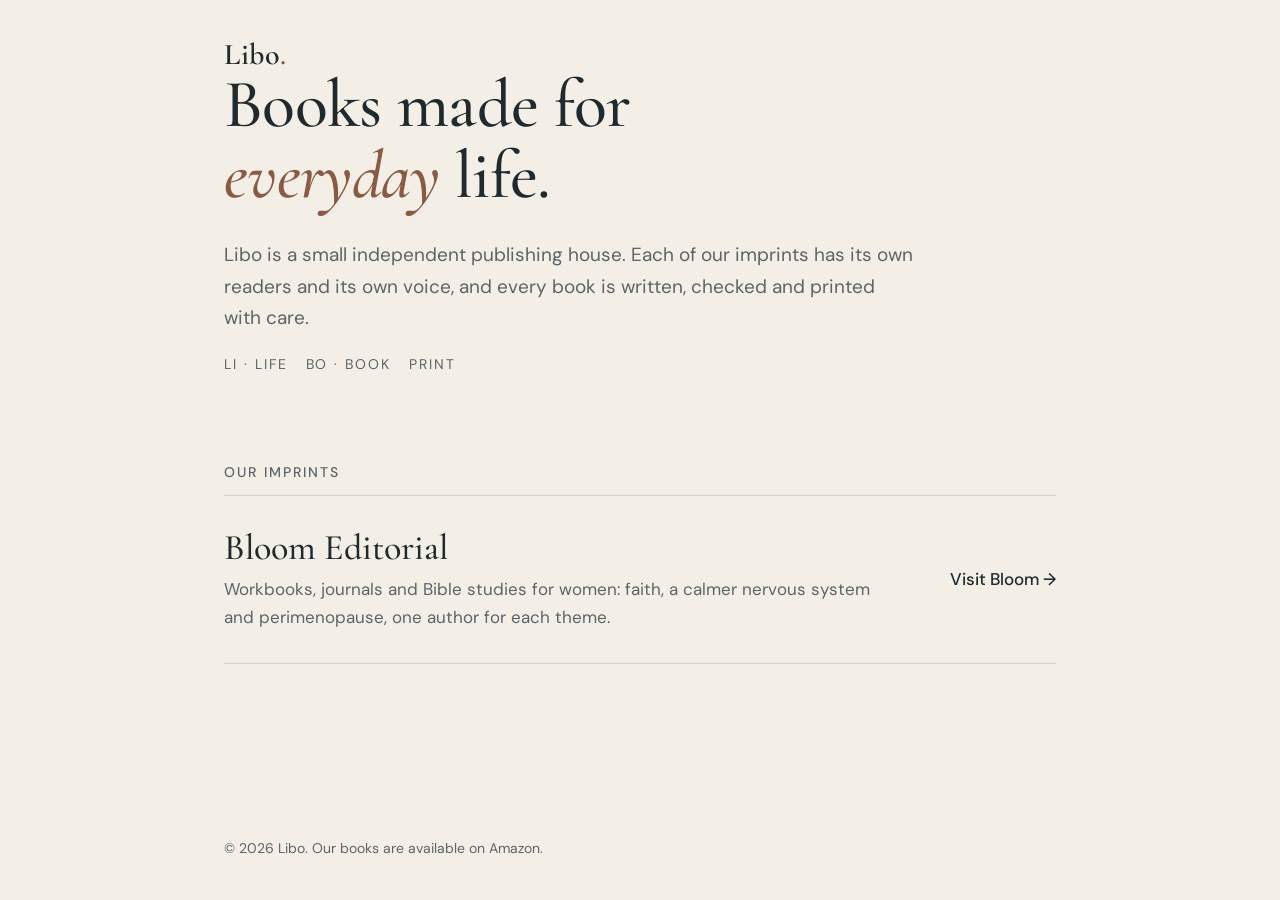
==== index.html @ 69c4dffd "Libo: house page listing its imprints (Bloom Editorial) Co-Authored-By: Claude Opus 5.5 <noreply@ant" ====
<!doctype html>
<html lang="en">
<head>
<meta charset="utf-8">
<meta name="viewport" content="width=device-width, initial-scale=1">
<title>Libo · Life, Books, Print</title>
<meta name="description" content="Libo is a small independent publishing house. Its imprints make practical, carefully made books for everyday life.">
<link rel="canonical" href="https://liboprint.com/">
<meta property="og:title" content="Libo · Life, Books, Print">
<meta property="og:description" content="A small independent publishing house and the home of Bloom Editorial.">
<meta property="og:url" content="https://liboprint.com/">
<meta property="og:type" content="website">
<link rel="icon" href="data:image/svg+xml,%3Csvg xmlns='http://www.w3.org/2000/svg' viewBox='0 0 64 64'%3E%3Crect width='64' height='64' rx='12' fill='%231F2A2E'/%3E%3Ctext x='32' y='44' font-family='Georgia,serif' font-size='36' text-anchor='middle' fill='%23F4EFE6'%3EL%3C/text%3E%3C/svg%3E">
<link rel="preconnect" href="https://fonts.googleapis.com">
<link rel="preconnect" href="https://fonts.gstatic.com" crossorigin>
<link href="https://fonts.googleapis.com/css2?family=Cormorant+Garamond:ital,wght@0,500;0,600;1,500&family=DM+Sans:wght@400;500&display=swap" rel="stylesheet">
<script type="application/ld+json">
{"@context":"https://schema.org","@type":"Organization","name":"Libo","url":"https://liboprint.com/",
 "subOrganization":[{"@type":"Organization","name":"Bloom Editorial","url":"https://bloom.liboprint.com/"}]}
</script>
<style>
  :root{--ink:#1F2A2E;--muted:#5B6468;--paper:#F4EFE6;--line:#D9D1C3;--accent:#8A5A44}
  *{box-sizing:border-box;margin:0}
  body{background:var(--paper);color:var(--ink);font:400 17px/1.65 'DM Sans',system-ui,sans-serif;min-height:100dvh;display:flex;flex-direction:column}
  .wrap{width:100%;max-width:880px;margin:0 auto;padding:0 24px}
  header{padding:40px 0 0}
  .mark{font:600 30px/1 'Cormorant Garamond',Georgia,serif;letter-spacing:.02em}
  .mark span{color:var(--accent)}
  main{flex:1;padding:96px 0 72px}
  h1{font:500 clamp(40px,7vw,68px)/1.04 'Cormorant Garamond',Georgia,serif;letter-spacing:-.01em;max-width:14ch;text-wrap:balance}
  h1 em{color:var(--accent)}
  .lede{margin-top:28px;max-width:56ch;color:var(--muted);font-size:19px;text-wrap:pretty}
  .name{margin-top:20px;font-size:14px;letter-spacing:.14em;text-transform:uppercase;color:var(--muted)}
  h2{margin-top:88px;font:500 14px/1 'DM Sans',sans-serif;letter-spacing:.14em;text-transform:uppercase;color:var(--muted);padding-bottom:16px;border-bottom:1px solid var(--line)}
  .imprint{display:grid;grid-template-columns:1fr auto;gap:8px 32px;align-items:end;padding:32px 0;border-bottom:1px solid var(--line);color:inherit;text-decoration:none}
  .imprint h3{font:500 36px/1.1 'Cormorant Garamond',Georgia,serif}
  .imprint p{grid-column:1;color:var(--muted);max-width:56ch}
  .imprint .go{grid-row:1/3;grid-column:2;align-self:center;font-weight:500;white-space:nowrap;transition:transform .2s}
  a.imprint:hover .go,a.imprint:focus-visible .go{transform:translateX(4px);color:var(--accent)}
  a.imprint:focus-visible{outline:2px solid var(--accent);outline-offset:4px}
  footer{padding:32px 0 40px;font-size:14px;color:var(--muted)}
  @media (max-width:560px){main{padding:64px 0 56px}.imprint{grid-template-columns:1fr}.imprint .go{grid-row:auto;grid-column:1}}
</style>
</head>
<body>
<header><div class="wrap"><div class="mark">Libo<span>.</span></div></div></header>
<main class="wrap">
  <h1>Books made for <em>everyday</em> life.</h1>
  <p class="lede">Libo is a small independent publishing house. Each of our imprints has its own readers and its own voice, and every book is written, checked and printed with care.</p>
  <p class="name">Li · Life &nbsp; Bo · Book &nbsp; Print</p>

  <h2>Our imprints</h2>
  <a class="imprint" href="https://bloom.liboprint.com/">
    <h3>Bloom Editorial</h3>
    <p>Workbooks, journals and Bible studies for women: faith, a calmer nervous system and perimenopause, one author for each theme.</p>
    <span class="go">Visit Bloom &rarr;</span>
  </a>
</main>
<footer><div class="wrap">&copy; <span id="y">2026</span> Libo. Our books are available on Amazon.</div></footer>
<script>document.getElementById('y').textContent=new Date().getFullYear()</script>
</body>
</html>
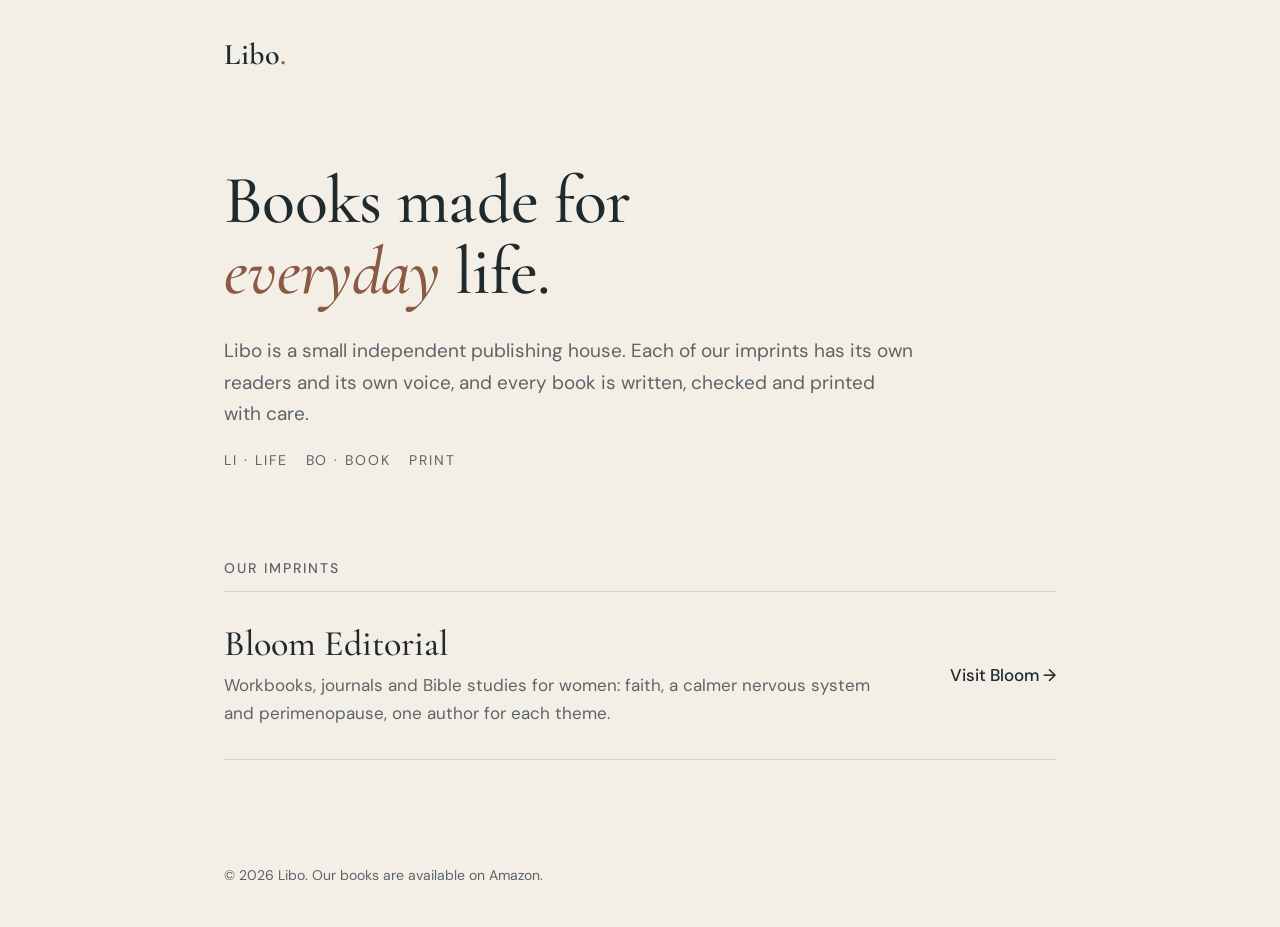
==== commit f41d6fe1: "Libo: spacing between header and headline Co-Authored-By: Claude Opus 5.5 <noreply@anthropic.com>" ====
--- a/index.html
+++ b/index.html
@@ -26,7 +26,7 @@
   header{padding:40px 0 0}
   .mark{font:600 30px/1 'Cormorant Garamond',Georgia,serif;letter-spacing:.02em}
   .mark span{color:var(--accent)}
-  main{flex:1;padding:96px 0 72px}
+  main.wrap{flex:1;padding-top:96px;padding-bottom:72px}
   h1{font:500 clamp(40px,7vw,68px)/1.04 'Cormorant Garamond',Georgia,serif;letter-spacing:-.01em;max-width:14ch;text-wrap:balance}
   h1 em{color:var(--accent)}
   .lede{margin-top:28px;max-width:56ch;color:var(--muted);font-size:19px;text-wrap:pretty}
@@ -39,7 +39,7 @@
   a.imprint:hover .go,a.imprint:focus-visible .go{transform:translateX(4px);color:var(--accent)}
   a.imprint:focus-visible{outline:2px solid var(--accent);outline-offset:4px}
   footer{padding:32px 0 40px;font-size:14px;color:var(--muted)}
-  @media (max-width:560px){main{padding:64px 0 56px}.imprint{grid-template-columns:1fr}.imprint .go{grid-row:auto;grid-column:1}}
+  @media (max-width:560px){main.wrap{padding-top:64px;padding-bottom:56px}.imprint{grid-template-columns:1fr}.imprint .go{grid-row:auto;grid-column:1}}
 </style>
 </head>
 <body>
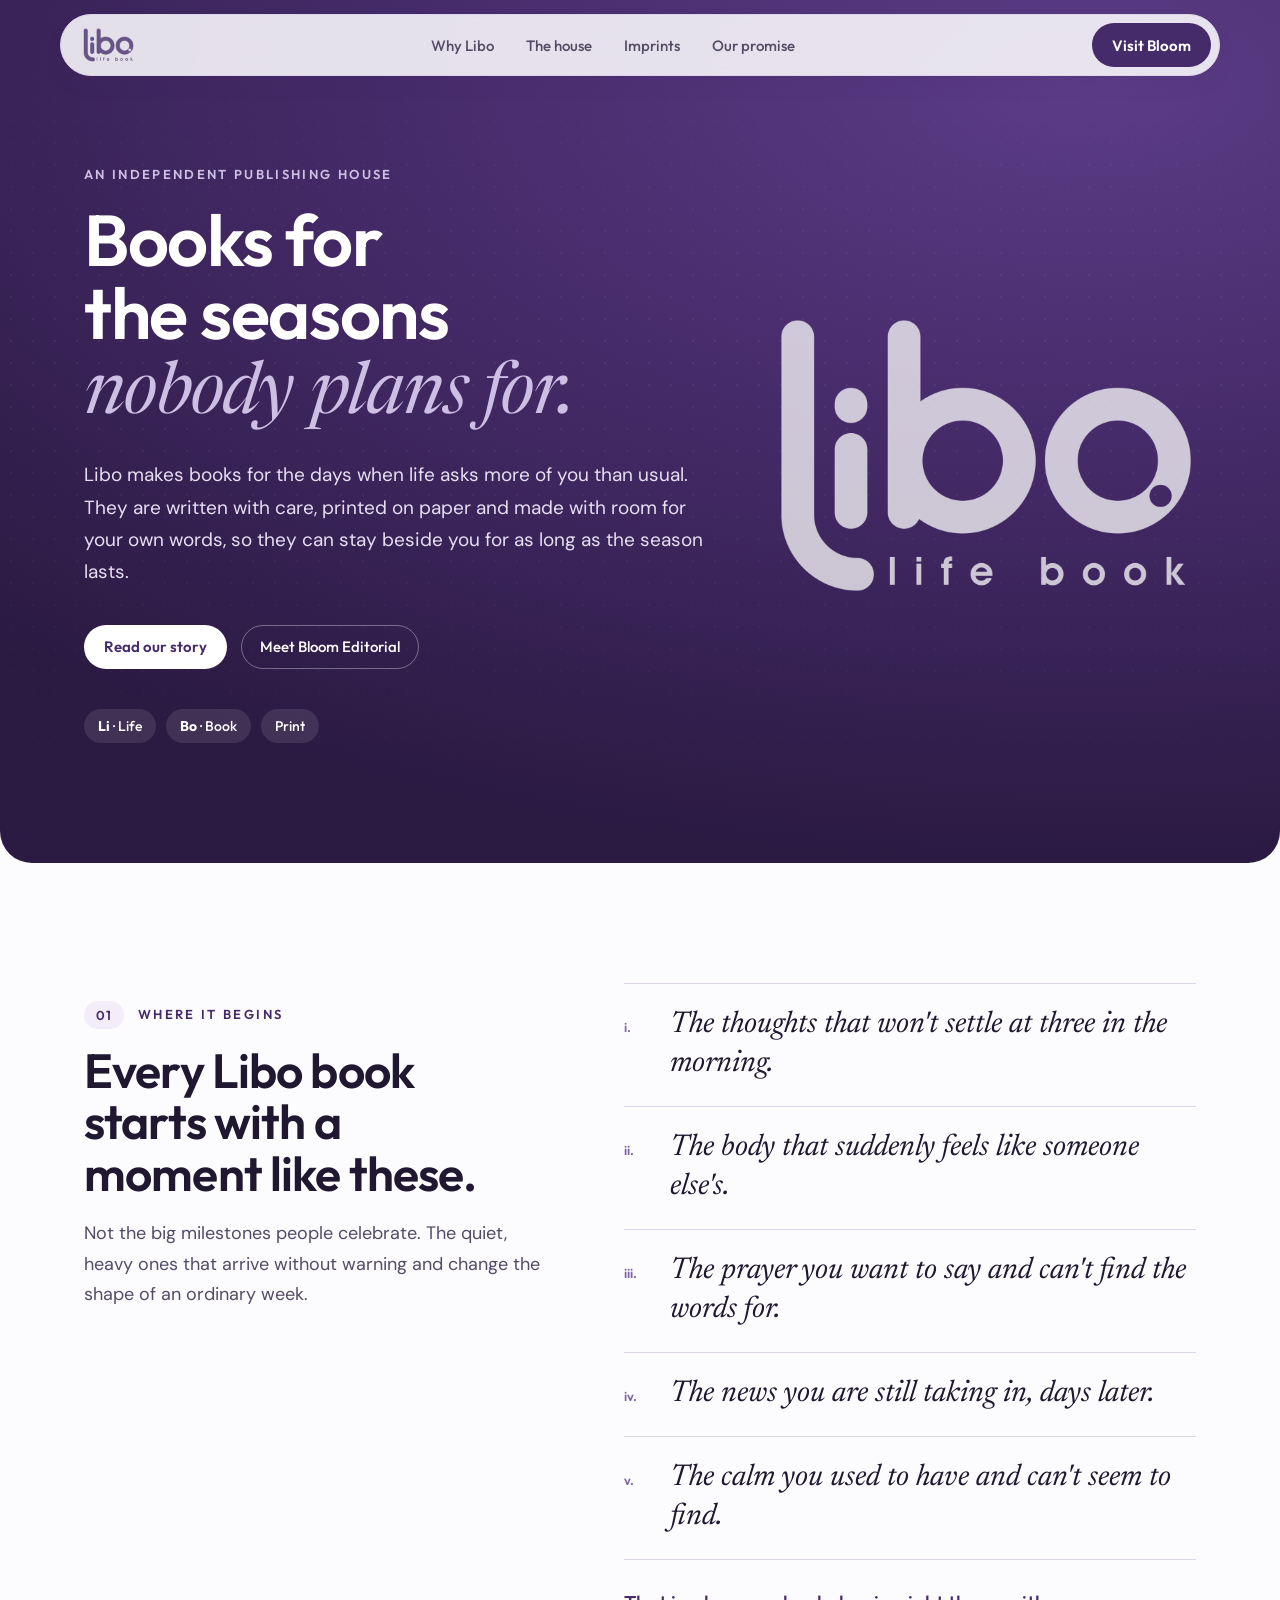
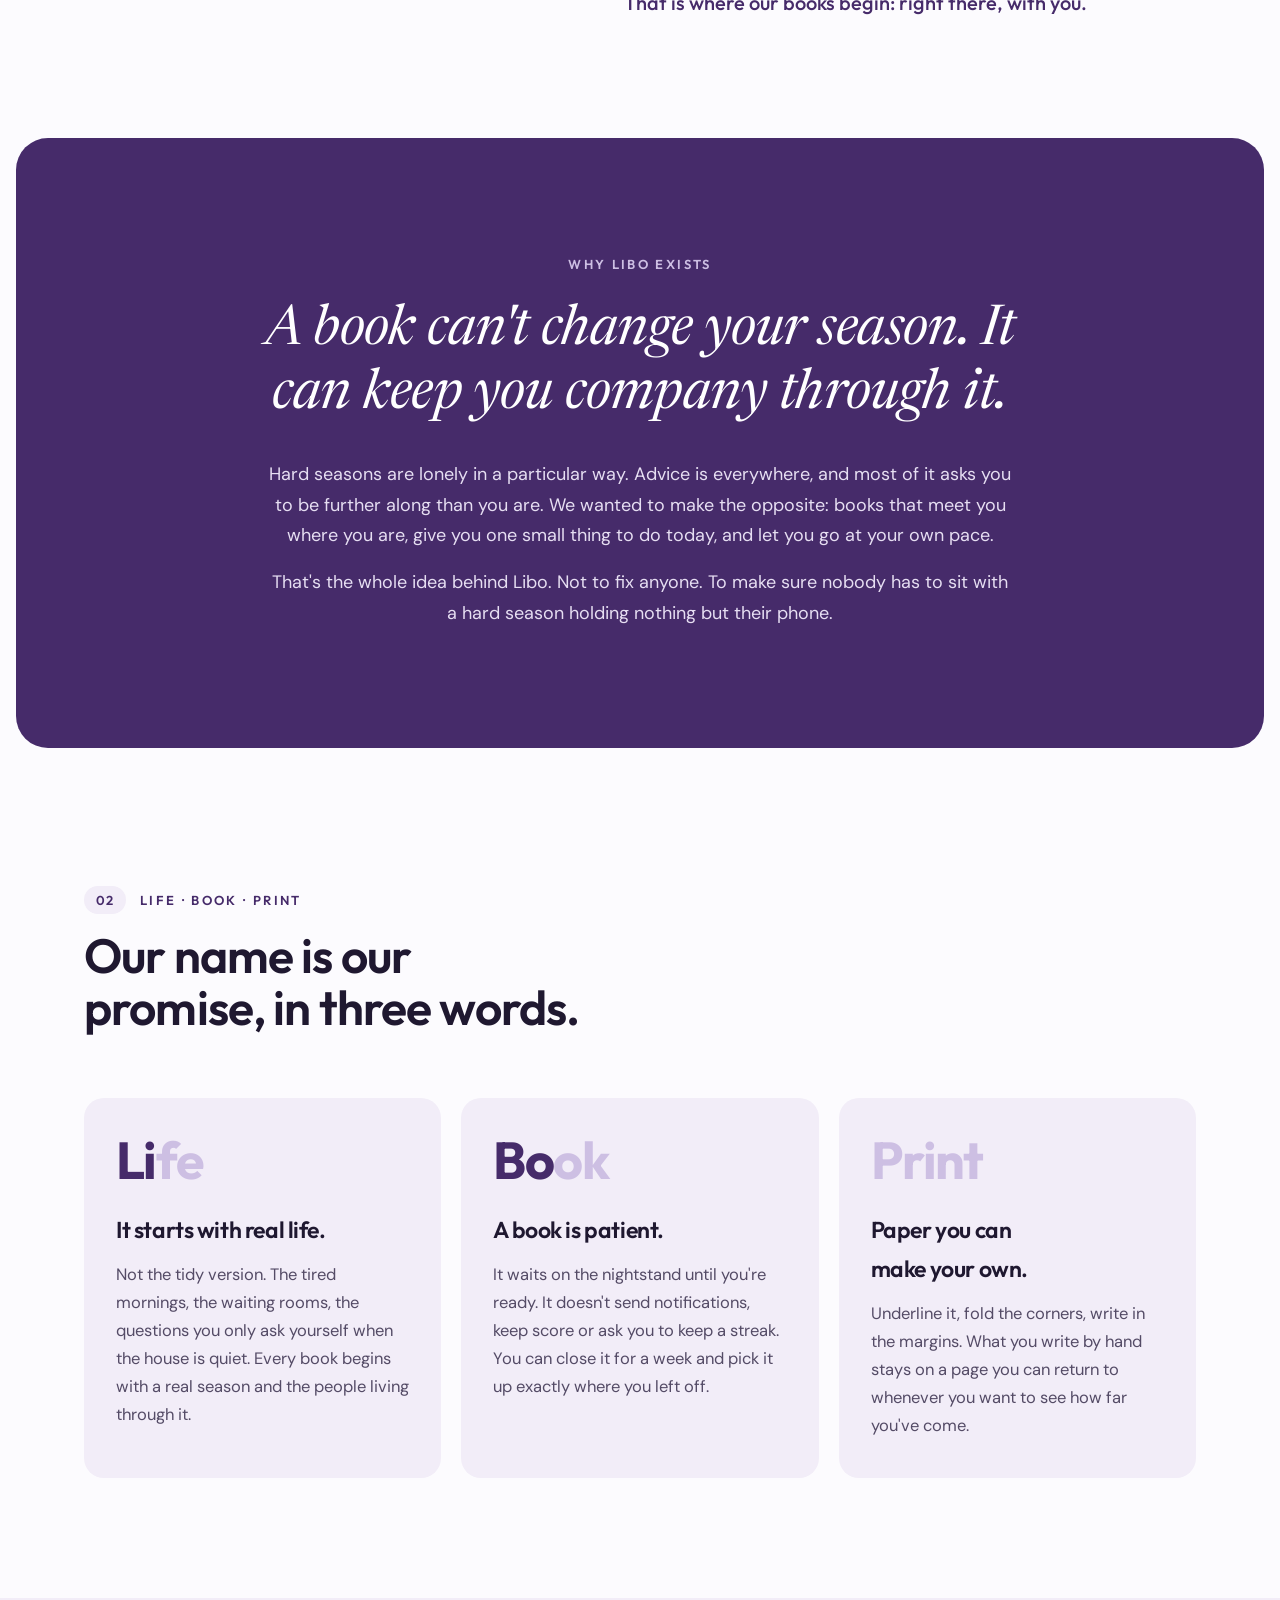
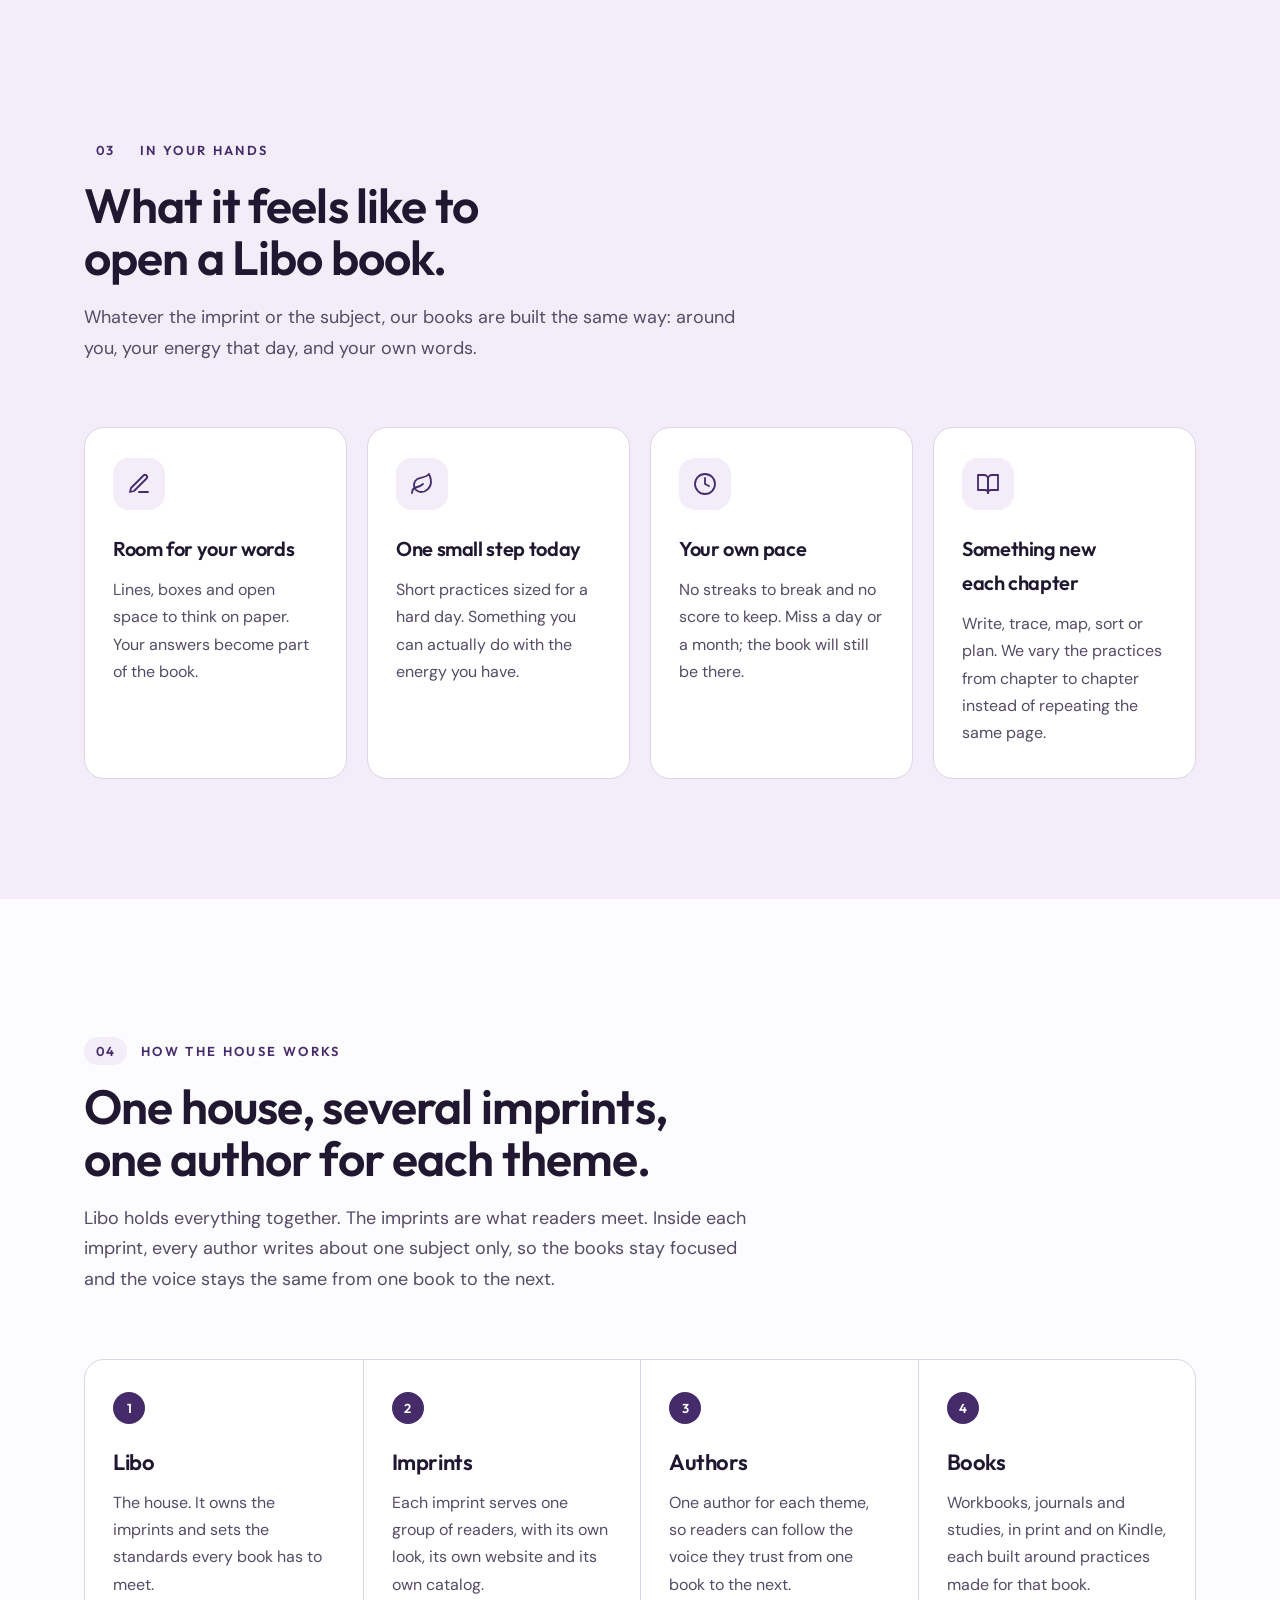
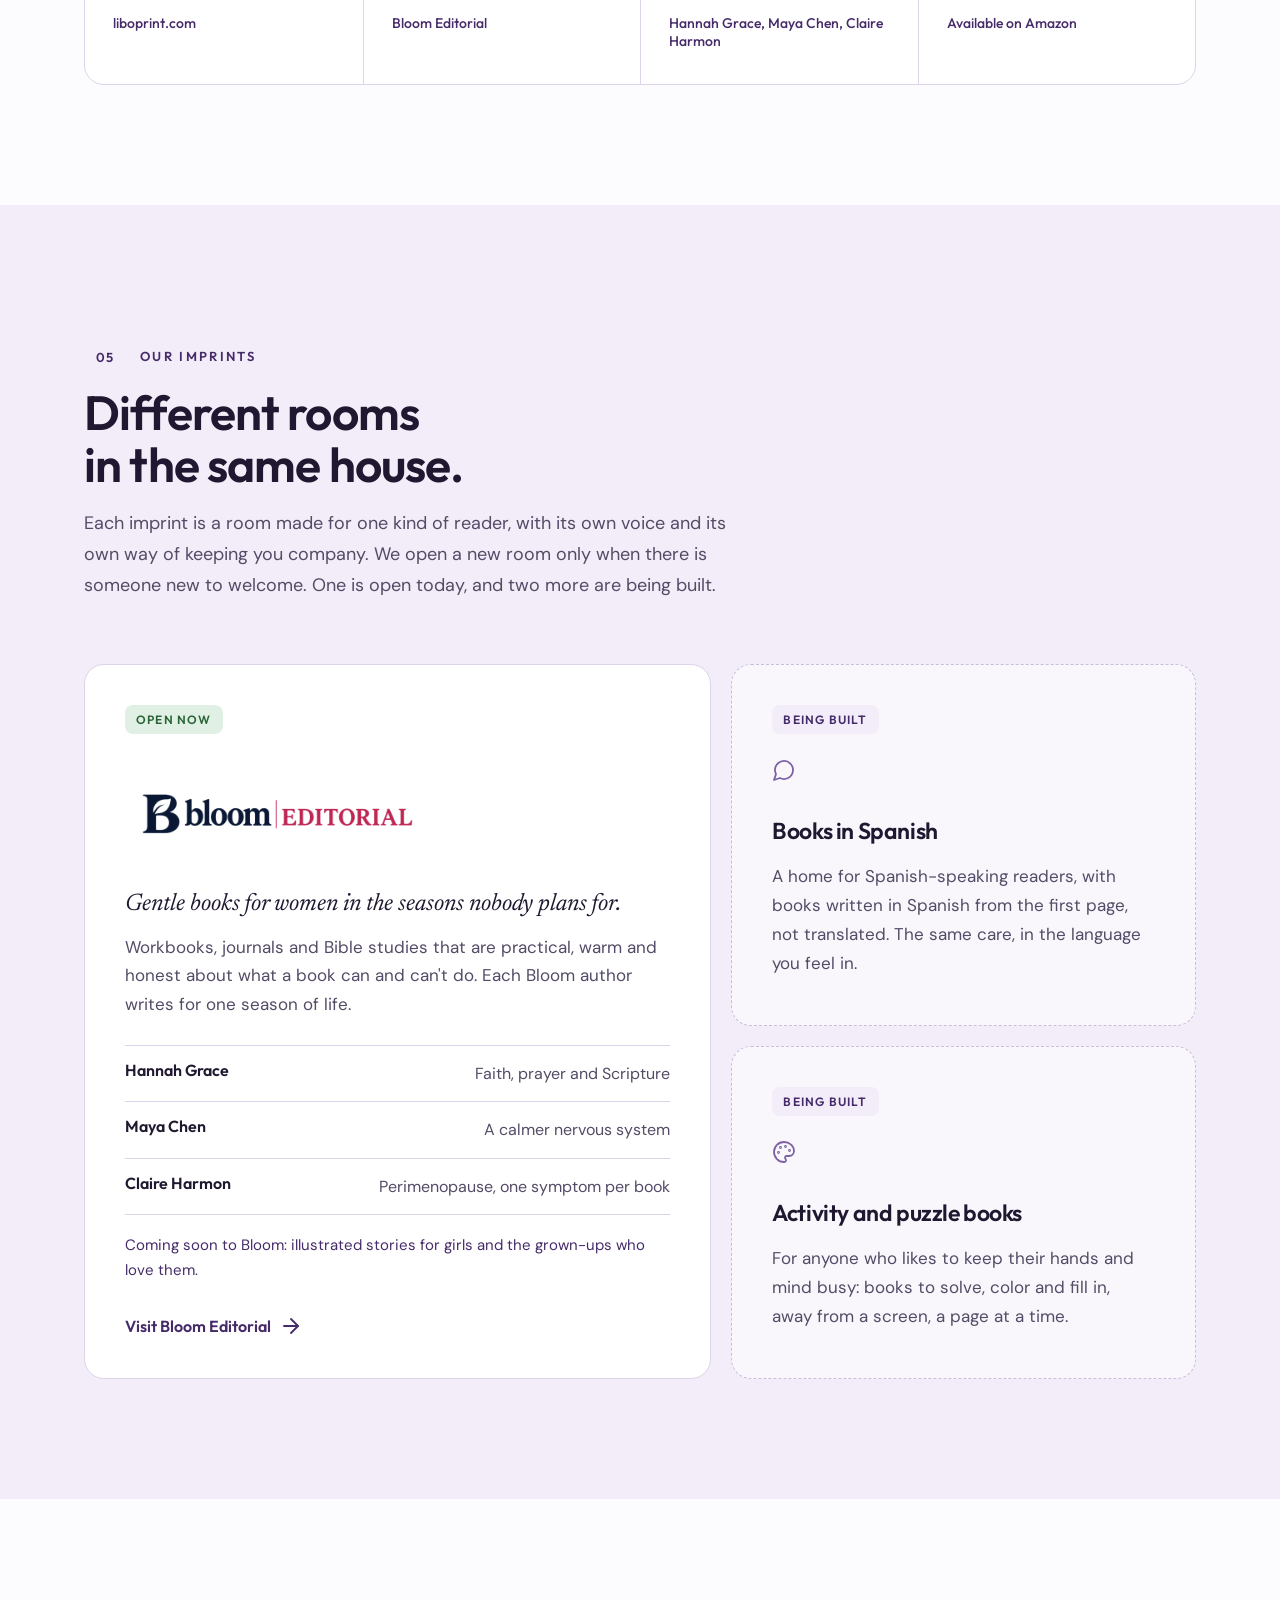
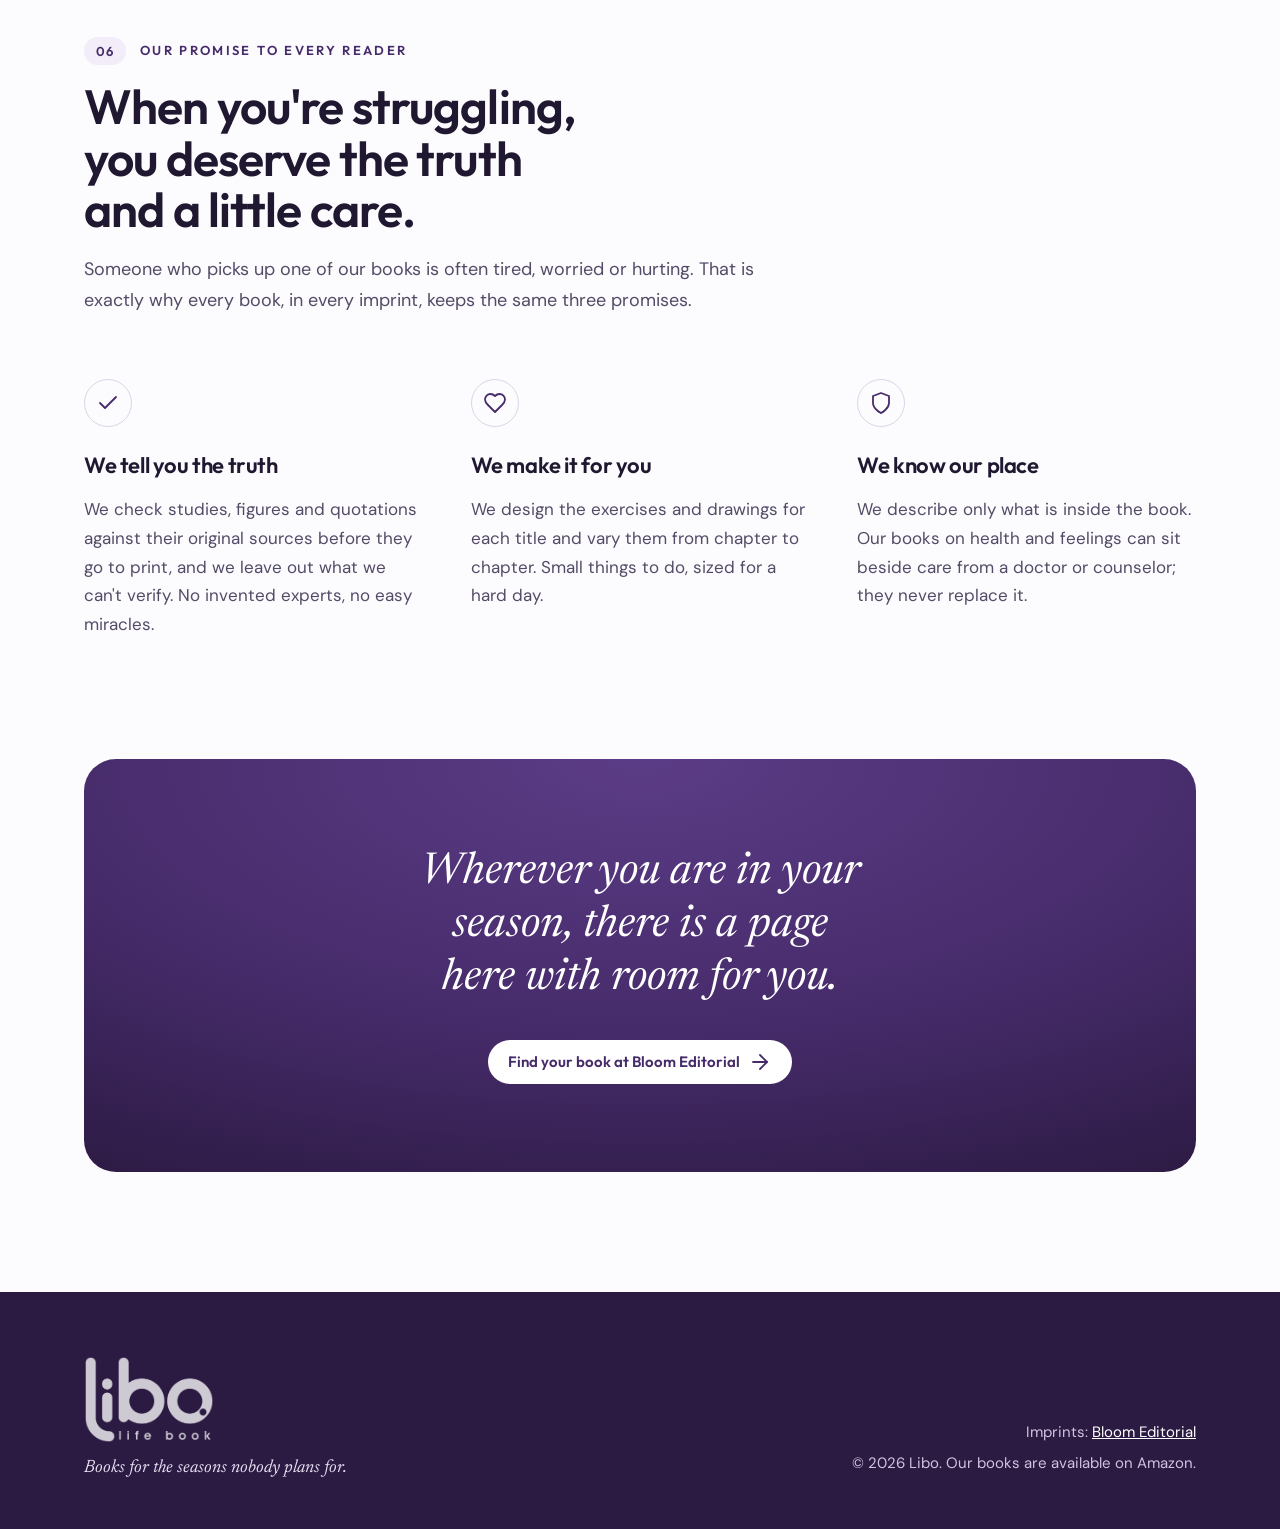
==== commit 8d1e84e4: "Libo home: the house story, Life Book Print, imprints (Bloom open, two being built), promise; brand " ====
--- a/index.html
+++ b/index.html
@@ -4,59 +4,406 @@
 <meta charset="utf-8">
 <meta name="viewport" content="width=device-width, initial-scale=1">
 <title>Libo · Life, Books, Print</title>
-<meta name="description" content="Libo is a small independent publishing house. Its imprints make practical, carefully made books for everyday life.">
+<meta name="description" content="Libo is a small independent publishing house that makes books for the seasons of life nobody plans for. Its first imprint, Bloom Editorial, publishes workbooks and journals for women.">
 <link rel="canonical" href="https://liboprint.com/">
-<meta property="og:title" content="Libo · Life, Books, Print">
+<meta name="theme-color" content="#462B6A">
+<meta property="og:type" content="website">
+<meta property="og:site_name" content="Libo">
+<meta property="og:title" content="Libo · Books for the seasons nobody plans for">
 <meta property="og:description" content="A small independent publishing house and the home of Bloom Editorial.">
 <meta property="og:url" content="https://liboprint.com/">
-<meta property="og:type" content="website">
-<link rel="icon" href="data:image/svg+xml,%3Csvg xmlns='http://www.w3.org/2000/svg' viewBox='0 0 64 64'%3E%3Crect width='64' height='64' rx='12' fill='%231F2A2E'/%3E%3Ctext x='32' y='44' font-family='Georgia,serif' font-size='36' text-anchor='middle' fill='%23F4EFE6'%3EL%3C/text%3E%3C/svg%3E">
+<meta property="og:image" content="https://liboprint.com/img/og-libo.jpg">
+<link rel="icon" type="image/png" sizes="32x32" href="/img/libo-icon-32.png">
+<link rel="apple-touch-icon" href="/img/libo-icon-180.png">
 <link rel="preconnect" href="https://fonts.googleapis.com">
 <link rel="preconnect" href="https://fonts.gstatic.com" crossorigin>
-<link href="https://fonts.googleapis.com/css2?family=Cormorant+Garamond:ital,wght@0,500;0,600;1,500&family=DM+Sans:wght@400;500&display=swap" rel="stylesheet">
+<link href="https://fonts.googleapis.com/css2?family=Outfit:wght@400;500;600;700&family=Newsreader:ital,opsz,wght@1,6..72,400;1,6..72,500&family=DM+Sans:wght@400;500&display=swap" rel="stylesheet">
 <script type="application/ld+json">
-{"@context":"https://schema.org","@type":"Organization","name":"Libo","url":"https://liboprint.com/",
+{"@context":"https://schema.org","@type":"Organization","name":"Libo","alternateName":"Libo Life Book","url":"https://liboprint.com/",
+ "logo":"https://liboprint.com/img/libo-icon-512.png",
+ "description":"A small independent publishing house that makes books for the seasons of life nobody plans for.",
  "subOrganization":[{"@type":"Organization","name":"Bloom Editorial","url":"https://bloom.liboprint.com/"}]}
 </script>
 <style>
-  :root{--ink:#1F2A2E;--muted:#5B6468;--paper:#F4EFE6;--line:#D9D1C3;--accent:#8A5A44}
+  :root{
+    --purple:#462B6A; --purple-deep:#2B1A42; --purple-soft:#7B62A3; --lilac:#CDBFE3;
+    --ink:#1F1830; --muted:#544B66; --paper:#FCFBFE; --tint:#F2EDF8; --line:#DDD4E9;
+    --r-lg:32px; --r-md:20px;
+    --z-nav:30;
+  }
   *{box-sizing:border-box;margin:0}
-  body{background:var(--paper);color:var(--ink);font:400 17px/1.65 'DM Sans',system-ui,sans-serif;min-height:100dvh;display:flex;flex-direction:column}
-  .wrap{width:100%;max-width:880px;margin:0 auto;padding:0 24px}
-  header{padding:40px 0 0}
-  .mark{font:600 30px/1 'Cormorant Garamond',Georgia,serif;letter-spacing:.02em}
-  .mark span{color:var(--accent)}
-  main.wrap{flex:1;padding-top:96px;padding-bottom:72px}
-  h1{font:500 clamp(40px,7vw,68px)/1.04 'Cormorant Garamond',Georgia,serif;letter-spacing:-.01em;max-width:14ch;text-wrap:balance}
-  h1 em{color:var(--accent)}
-  .lede{margin-top:28px;max-width:56ch;color:var(--muted);font-size:19px;text-wrap:pretty}
-  .name{margin-top:20px;font-size:14px;letter-spacing:.14em;text-transform:uppercase;color:var(--muted)}
-  h2{margin-top:88px;font:500 14px/1 'DM Sans',sans-serif;letter-spacing:.14em;text-transform:uppercase;color:var(--muted);padding-bottom:16px;border-bottom:1px solid var(--line)}
-  .imprint{display:grid;grid-template-columns:1fr auto;gap:8px 32px;align-items:end;padding:32px 0;border-bottom:1px solid var(--line);color:inherit;text-decoration:none}
-  .imprint h3{font:500 36px/1.1 'Cormorant Garamond',Georgia,serif}
-  .imprint p{grid-column:1;color:var(--muted);max-width:56ch}
-  .imprint .go{grid-row:1/3;grid-column:2;align-self:center;font-weight:500;white-space:nowrap;transition:transform .2s}
-  a.imprint:hover .go,a.imprint:focus-visible .go{transform:translateX(4px);color:var(--accent)}
-  a.imprint:focus-visible{outline:2px solid var(--accent);outline-offset:4px}
-  footer{padding:32px 0 40px;font-size:14px;color:var(--muted)}
-  @media (max-width:560px){main.wrap{padding-top:64px;padding-bottom:56px}.imprint{grid-template-columns:1fr}.imprint .go{grid-row:auto;grid-column:1}}
+  html{scroll-behavior:smooth;scroll-padding-top:96px}
+  body{background:var(--paper);color:var(--ink);font:400 17px/1.7 'DM Sans',system-ui,sans-serif;-webkit-font-smoothing:antialiased}
+  img{max-width:100%;height:auto;display:block}
+  a{color:inherit}
+  .wrap{width:100%;max-width:1160px;margin:0 auto;padding:0 24px}
+  .skip{position:absolute;left:-999px;top:12px;background:#fff;padding:10px 16px;border-radius:10px;z-index:50}
+  .skip:focus{left:16px}
+  h1,h2,h3{font-family:'Outfit',system-ui,sans-serif;letter-spacing:-.018em;color:var(--ink);text-wrap:balance}
+  .eyebrow{font:600 13px/1 'Outfit',sans-serif;letter-spacing:.18em;text-transform:uppercase;color:var(--purple)}
+  .serif{font-family:'Newsreader',Georgia,serif;font-style:italic;font-weight:400}
+  svg.i{width:24px;height:24px;fill:none;stroke:currentColor;stroke-width:1.8;stroke-linecap:round;stroke-linejoin:round;flex:none}
+
+  /* nav (floating) */
+  .nav{position:fixed;top:14px;left:16px;right:16px;z-index:var(--z-nav);pointer-events:none}
+  .nav-in{pointer-events:auto;max-width:1160px;margin:0 auto;display:flex;align-items:center;justify-content:space-between;gap:16px;
+    background:rgba(252,251,254,.88);backdrop-filter:blur(14px);-webkit-backdrop-filter:blur(14px);border:1px solid var(--line);border-radius:999px;padding:8px 8px 8px 22px;box-shadow:0 10px 30px -18px rgba(70,43,106,.35)}
+  .nav-in > a img{height:34px;width:auto}
+  .nav nav{display:flex;gap:4px;font:500 15px 'Outfit',sans-serif}
+  .nav nav a{text-decoration:none;color:var(--muted);padding:10px 14px;border-radius:999px;transition:color .2s,background .2s}
+  .nav nav a:hover,.nav nav a:focus-visible{color:var(--purple);background:var(--tint)}
+  .pill{display:inline-flex;align-items:center;gap:8px;min-height:44px;background:var(--purple);color:#fff;text-decoration:none;font:600 15px 'Outfit',sans-serif;padding:0 20px;border-radius:999px;transition:background .2s,transform .2s;cursor:pointer}
+  .pill:hover,.pill:focus-visible{background:var(--purple-deep)}
+  .pill:active{transform:translateY(1px)}
+  :focus-visible{outline:2px solid var(--purple);outline-offset:3px}
+
+  /* hero */
+  .hero{background:radial-gradient(120% 90% at 85% 10%,#5B3C86 0%,var(--purple) 45%,var(--purple-deep) 100%);color:#fff;border-radius:0 0 var(--r-lg) var(--r-lg);position:relative;overflow:hidden}
+  .hero::after{content:"";position:absolute;inset:0;background-image:radial-gradient(rgba(255,255,255,.06) 1px,transparent 1px);background-size:22px 22px;mask-image:linear-gradient(to bottom,transparent,#000 40%,transparent);pointer-events:none}
+  .hero-in{position:relative;z-index:1;display:grid;grid-template-columns:1.2fr .8fr;gap:56px;align-items:center;padding-top:168px;padding-bottom:120px}
+  .hero .eyebrow{color:var(--lilac)}
+  .hero h1{margin-top:22px;color:#fff;font-weight:600;font-size:clamp(40px,6vw,72px);line-height:1.02}
+  .hero h1 .serif{color:var(--lilac);font-weight:400;letter-spacing:-.01em}
+  .hero .lede{margin-top:26px;max-width:54ch;font-size:19px;color:#E6DEF2}
+  .hero-ctas{margin-top:36px;display:flex;gap:14px;flex-wrap:wrap}
+  .pill.light{background:#fff;color:var(--purple)}
+  .pill.light:hover,.pill.light:focus-visible{background:var(--tint)}
+  .ghost{display:inline-flex;align-items:center;min-height:44px;padding:0 18px;border-radius:999px;border:1px solid rgba(255,255,255,.35);color:#fff;text-decoration:none;font:500 15px 'Outfit',sans-serif;transition:background .2s,border-color .2s}
+  .ghost:hover,.ghost:focus-visible{background:rgba(255,255,255,.1);border-color:#fff}
+  .hero-logo{justify-self:end;width:min(100%,420px);opacity:.96}
+  .hero-key{margin-top:40px;display:flex;gap:10px;flex-wrap:wrap}
+  .hero-key span{font:500 14px 'Outfit',sans-serif;padding:8px 14px;border-radius:999px;background:rgba(255,255,255,.1);color:#fff}
+
+  section{padding:120px 0}
+  .head{max-width:680px}
+  .head h2{margin-top:16px;font-weight:600;font-size:clamp(32px,4.2vw,48px);line-height:1.08}
+  .head p{margin-top:18px;color:var(--muted);font-size:18px}
+  .chapter{display:flex;align-items:center;gap:14px}
+  .chapter b{font:600 13px 'Outfit',sans-serif;color:var(--purple);background:var(--tint);border-radius:999px;padding:6px 12px;letter-spacing:.08em}
+
+  /* 1 · moments */
+  .moments{display:grid;grid-template-columns:.9fr 1.1fr;gap:72px;align-items:start}
+  .moments ul{list-style:none;padding:0;display:grid;gap:0;border-top:1px solid var(--line)}
+  .moments li{font:400 clamp(22px,2.4vw,30px)/1.3 'Newsreader',Georgia,serif;font-style:italic;color:var(--ink);padding:22px 0;border-bottom:1px solid var(--line);display:flex;gap:18px;align-items:baseline}
+  .moments li span{font:600 13px 'Outfit',sans-serif;font-style:normal;color:var(--purple-soft);min-width:28px}
+  .after-list{margin-top:28px;font:500 20px/1.5 'Outfit',sans-serif;color:var(--purple)}
+
+  /* 2 · manifesto */
+  .manifesto{background:var(--purple);color:#fff;border-radius:var(--r-lg);margin:0 16px}
+  .manifesto .wrap{max-width:900px;text-align:center}
+  .manifesto .eyebrow{color:var(--lilac)}
+  .big-quote{margin-top:28px;font:400 clamp(32px,4.6vw,56px)/1.15 'Newsreader',Georgia,serif;font-style:italic;letter-spacing:-.01em;text-wrap:balance}
+  .manifesto p.body{margin:32px auto 0;max-width:62ch;color:#E6DEF2;font-size:18px}
+  .manifesto p.body + p.body{margin-top:16px}
+
+  /* 3 · name */
+  .name{margin-top:64px;display:grid;grid-template-columns:repeat(3,1fr);gap:20px}
+  .part{background:var(--tint);border-radius:var(--r-md);padding:36px 32px 38px}
+  .part .key{font:700 52px/1 'Outfit',sans-serif;color:var(--lilac);letter-spacing:-.03em}
+  .part .key b{color:var(--purple)}
+  .part h3{margin-top:24px;font-size:23px;font-weight:600}
+  .part p:not(.key){margin-top:12px;color:var(--muted);font-size:16.5px}
+
+  /* 4 · in your hands */
+  .hands{background:var(--tint)}
+  .feat{margin-top:64px;display:grid;grid-template-columns:repeat(4,1fr);gap:20px}
+  .f{background:#fff;border-radius:var(--r-md);padding:30px 28px 32px;border:1px solid var(--line)}
+  .f .ic{width:52px;height:52px;border-radius:16px;background:var(--tint);color:var(--purple);display:grid;place-items:center}
+  .f h3{margin-top:22px;font-size:20px;font-weight:600}
+  .f p{margin-top:10px;color:var(--muted);font-size:16px}
+
+  /* 5 · the house */
+  .tiers{margin-top:64px;display:grid;grid-template-columns:repeat(4,1fr);border:1px solid var(--line);border-radius:var(--r-md);overflow:hidden;background:#fff}
+  .tier{padding:32px 28px 34px;position:relative}
+  .tier+.tier{border-left:1px solid var(--line)}
+  .tier .n{font:600 13px 'Outfit',sans-serif;color:#fff;background:var(--purple);width:32px;height:32px;border-radius:50%;display:grid;place-items:center}
+  .tier h3{margin-top:20px;font-size:22px;font-weight:600}
+  .tier p{margin-top:8px;font-size:16px;color:var(--muted)}
+  .tier .ex{margin-top:16px;font:500 14px 'Outfit',sans-serif;color:var(--purple)}
+
+  /* 6 · imprints */
+  .imprints{background:var(--tint)}
+  .grid{margin-top:64px;display:grid;grid-template-columns:1.35fr 1fr;gap:20px}
+  .card{background:#fff;border-radius:var(--r-md);padding:40px;display:flex;flex-direction:column;border:1px solid var(--line)}
+  .card.live{grid-row:span 2;text-decoration:none;cursor:pointer;transition:box-shadow .25s,border-color .25s}
+  .card.live:hover,.card.live:focus-visible{border-color:var(--purple-soft);box-shadow:0 24px 50px -28px rgba(70,43,106,.55)}
+  .status{align-self:flex-start;font:600 12px 'Outfit',sans-serif;letter-spacing:.1em;text-transform:uppercase;padding:7px 11px;border-radius:8px}
+  .status.on{background:#E1F0E4;color:#2B6537}
+  .status.soon{background:var(--tint);color:var(--purple)}
+  .bloom-logo{margin-top:30px;width:300px}
+  .card .tag{margin-top:24px;font:400 24px/1.35 'Newsreader',Georgia,serif;font-style:italic;color:var(--ink)}
+  .card p{margin-top:12px;color:var(--muted)}
+  .authors{margin-top:26px;display:grid;gap:0;border-top:1px solid var(--line)}
+  .author{display:flex;justify-content:space-between;gap:16px;padding:14px 0;border-bottom:1px solid var(--line);font-size:16px}
+  .author b{font:600 16px 'Outfit',sans-serif;color:var(--ink)}
+  .author span{color:var(--muted);text-align:right}
+  .card .soon-line{margin-top:18px;font-size:15px;color:var(--purple)}
+  .card .go{margin-top:auto;padding-top:30px;font:600 16px 'Outfit',sans-serif;color:var(--purple);display:flex;align-items:center;gap:8px}
+  .card .go svg{transition:transform .2s}
+  .card.live:hover .go svg{transform:translateX(4px)}
+  .card.soon{background:rgba(255,255,255,.55);border:1.5px dashed #C9BCDD}
+  .card.soon h3{margin-top:20px;font-size:23px;font-weight:600}
+  .card.soon .ic{margin-top:24px;color:var(--purple-soft)}
+
+  /* 7 · promise */
+  .rules{margin-top:64px;display:grid;grid-template-columns:repeat(3,1fr);gap:48px}
+  .rule .ic{width:48px;height:48px;border-radius:50%;border:1.5px solid var(--line);color:var(--purple);display:grid;place-items:center}
+  .rule h3{margin-top:20px;font-size:22px;font-weight:600}
+  .rule p{margin-top:10px;color:var(--muted)}
+
+  /* closing */
+  .closing{padding:0 0 120px}
+  .closing-in{background:radial-gradient(100% 120% at 50% 0%,#5B3C86 0%,var(--purple) 55%,var(--purple-deep) 100%);border-radius:var(--r-lg);padding:88px 32px;text-align:center;color:#fff;display:flex;flex-direction:column;align-items:center;gap:34px}
+  .closing .quote{font:400 clamp(28px,3.8vw,44px)/1.2 'Newsreader',Georgia,serif;font-style:italic;max-width:24ch;text-wrap:balance}
+
+  footer{background:var(--purple-deep);color:#CFC4E0;padding:64px 0 52px;font-size:15px}
+  .foot-in{display:grid;grid-template-columns:1fr auto;gap:32px;align-items:end}
+  footer img{width:130px}
+  footer .tagline{margin-top:16px;font:400 18px 'Newsreader',Georgia,serif;font-style:italic;color:#E6DEF2}
+  footer a{color:#fff}
+  footer .right{text-align:right}
+  footer .right p+p{margin-top:6px}
+
+  /* reveal */
+  .rv{opacity:0;transform:translateY(18px);transition:opacity .7s ease,transform .7s ease}
+  .rv.in{opacity:1;transform:none}
+
+  @media (max-width:980px){
+    .hero-in{grid-template-columns:1fr;padding-top:132px;padding-bottom:80px;gap:36px}
+    .hero-logo{justify-self:start;width:240px;order:-1}
+    .moments{grid-template-columns:1fr;gap:40px}
+    .feat{grid-template-columns:1fr 1fr}
+    .tiers{grid-template-columns:1fr 1fr}
+    .tier:nth-child(3){border-left:0}
+    .tier:nth-child(n+3){border-top:1px solid var(--line)}
+    .grid{grid-template-columns:1fr}
+    .card.live{grid-row:auto}
+    .name,.rules{grid-template-columns:1fr}
+    .rules{gap:36px}
+    section{padding:84px 0}
+    .closing{padding-bottom:84px}
+  }
+  @media (max-width:640px){
+    .nav nav{display:none}
+    .nav-in{padding-left:16px}
+    .feat,.tiers{grid-template-columns:1fr}
+    .tier+.tier{border-left:0;border-top:1px solid var(--line)}
+    .card{padding:28px}
+    .bloom-logo{width:220px}
+    .author{flex-direction:column;gap:2px}
+    .author span{text-align:left}
+    .manifesto{margin:0 8px}
+    .foot-in{grid-template-columns:1fr}
+    footer .right{text-align:left}
+  }
+  @media (prefers-reduced-motion:reduce){
+    html{scroll-behavior:auto}
+    *{transition:none!important}
+    .rv{opacity:1;transform:none}
+  }
 </style>
 </head>
 <body>
-<header><div class="wrap"><div class="mark">Libo<span>.</span></div></div></header>
-<main class="wrap">
-  <h1>Books made for <em>everyday</em> life.</h1>
-  <p class="lede">Libo is a small independent publishing house. Each of our imprints has its own readers and its own voice, and every book is written, checked and printed with care.</p>
-  <p class="name">Li · Life &nbsp; Bo · Book &nbsp; Print</p>
-
-  <h2>Our imprints</h2>
-  <a class="imprint" href="https://bloom.liboprint.com/">
-    <h3>Bloom Editorial</h3>
-    <p>Workbooks, journals and Bible studies for women: faith, a calmer nervous system and perimenopause, one author for each theme.</p>
-    <span class="go">Visit Bloom &rarr;</span>
-  </a>
+<a class="skip" href="#main">Skip to content</a>
+
+<header class="nav">
+  <div class="nav-in">
+    <a href="/" aria-label="Libo, home"><img src="/img/libo-logo.png" width="1200" height="804" alt="Libo, life book"></a>
+    <nav aria-label="Main">
+      <a href="#why">Why Libo</a>
+      <a href="#house">The house</a>
+      <a href="#imprints">Imprints</a>
+      <a href="#promise">Our promise</a>
+    </nav>
+    <a class="pill" href="https://bloom.liboprint.com/">Visit Bloom</a>
+  </div>
+</header>
+
+<main id="main">
+  <div class="hero">
+    <div class="wrap hero-in">
+      <div>
+        <p class="eyebrow">An independent publishing house</p>
+        <h1>Books for the seasons <span class="serif">nobody plans for.</span></h1>
+        <p class="lede">Libo makes books for the days when life asks more of you than usual. They are written with care, printed on paper and made with room for your own words, so they can stay beside you for as long as the season lasts.</p>
+        <div class="hero-ctas">
+          <a class="pill light" href="#why">Read our story</a>
+          <a class="ghost" href="https://bloom.liboprint.com/">Meet Bloom Editorial</a>
+        </div>
+        <p class="hero-key" aria-label="What the name means"><span><b>Li</b> · Life</span><span><b>Bo</b> · Book</span><span>Print</span></p>
+      </div>
+      <img class="hero-logo" src="/img/libo-logo-white.png" width="1200" height="804" alt="" aria-hidden="true">
+    </div>
+  </div>
+
+  <!-- 1 · the moment -->
+  <section id="why">
+    <div class="wrap moments">
+      <div class="head rv">
+        <p class="chapter"><b>01</b><span class="eyebrow">Where it begins</span></p>
+        <h2>Every Libo book starts with a moment like these.</h2>
+        <p>Not the big milestones people celebrate. The quiet, heavy ones that arrive without warning and change the shape of an ordinary week.</p>
+      </div>
+      <div class="rv">
+        <ul>
+          <li><span>i.</span>The thoughts that won't settle at three in the morning.</li>
+          <li><span>ii.</span>The body that suddenly feels like someone else's.</li>
+          <li><span>iii.</span>The prayer you want to say and can't find the words for.</li>
+          <li><span>iv.</span>The news you are still taking in, days later.</li>
+          <li><span>v.</span>The calm you used to have and can't seem to find.</li>
+        </ul>
+        <p class="after-list">That is where our books begin: right there, with you.</p>
+      </div>
+    </div>
+  </section>
+
+  <!-- 2 · manifesto -->
+  <section class="manifesto">
+    <div class="wrap rv">
+      <p class="eyebrow">Why Libo exists</p>
+      <p class="big-quote">A book can't change your season. It can keep you company through it.</p>
+      <p class="body">Hard seasons are lonely in a particular way. Advice is everywhere, and most of it asks you to be further along than you are. We wanted to make the opposite: books that meet you where you are, give you one small thing to do today, and let you go at your own pace.</p>
+      <p class="body">That's the whole idea behind Libo. Not to fix anyone. To make sure nobody has to sit with a hard season holding nothing but their phone.</p>
+    </div>
+  </section>
+
+  <!-- 3 · the name -->
+  <section>
+    <div class="wrap">
+      <div class="head rv">
+        <p class="chapter"><b>02</b><span class="eyebrow">Life · Book · Print</span></p>
+        <h2>Our name is our promise, in three words.</h2>
+      </div>
+      <div class="name">
+        <article class="part rv"><p class="key"><b>Li</b>fe</p><h3>It starts with real life.</h3><p>Not the tidy version. The tired mornings, the waiting rooms, the questions you only ask yourself when the house is quiet. Every book begins with a real season and the people living through it.</p></article>
+        <article class="part rv"><p class="key"><b>Bo</b>ok</p><h3>A book is patient.</h3><p>It waits on the nightstand until you're ready. It doesn't send notifications, keep score or ask you to keep a streak. You can close it for a week and pick it up exactly where you left off.</p></article>
+        <article class="part rv"><p class="key">Print</p><h3>Paper you can make your own.</h3><p>Underline it, fold the corners, write in the margins. What you write by hand stays on a page you can return to whenever you want to see how far you've come.</p></article>
+      </div>
+    </div>
+  </section>
+
+  <!-- 4 · in your hands -->
+  <section class="hands">
+    <div class="wrap">
+      <div class="head rv">
+        <p class="chapter"><b>03</b><span class="eyebrow">In your hands</span></p>
+        <h2>What it feels like to open a Libo book.</h2>
+        <p>Whatever the imprint or the subject, our books are built the same way: around you, your energy that day, and your own words.</p>
+      </div>
+      <div class="feat">
+        <article class="f rv"><span class="ic"><svg class="i" viewBox="0 0 24 24" aria-hidden="true"><path d="M12 20h9"/><path d="M16.5 3.5a2.1 2.1 0 0 1 3 3L7 19l-4 1 1-4Z"/></svg></span><h3>Room for your words</h3><p>Lines, boxes and open space to think on paper. Your answers become part of the book.</p></article>
+        <article class="f rv"><span class="ic"><svg class="i" viewBox="0 0 24 24" aria-hidden="true"><path d="M11 20A7 7 0 0 1 9.8 6.1C15.5 5 17 4.48 19 2c1 2 2 4.18 2 8 0 5.5-4.78 10-10 10Z"/><path d="M2 21c0-3 1.85-5.36 5.08-6C9.5 14.52 12 13 13 12"/></svg></span><h3>One small step today</h3><p>Short practices sized for a hard day. Something you can actually do with the energy you have.</p></article>
+        <article class="f rv"><span class="ic"><svg class="i" viewBox="0 0 24 24" aria-hidden="true"><circle cx="12" cy="12" r="10"/><polyline points="12 6 12 12 16 14"/></svg></span><h3>Your own pace</h3><p>No streaks to break and no score to keep. Miss a day or a month; the book will still be there.</p></article>
+        <article class="f rv"><span class="ic"><svg class="i" viewBox="0 0 24 24" aria-hidden="true"><path d="M2 3h6a4 4 0 0 1 4 4v14a3 3 0 0 0-3-3H2z"/><path d="M22 3h-6a4 4 0 0 0-4 4v14a3 3 0 0 1 3-3h7z"/></svg></span><h3>Something new each chapter</h3><p>Write, trace, map, sort or plan. We vary the practices from chapter to chapter instead of repeating the same page.</p></article>
+      </div>
+    </div>
+  </section>
+
+  <!-- 5 · the house -->
+  <section id="house">
+    <div class="wrap">
+      <div class="head rv">
+        <p class="chapter"><b>04</b><span class="eyebrow">How the house works</span></p>
+        <h2>One house, several imprints, one author for each theme.</h2>
+        <p>Libo holds everything together. The imprints are what readers meet. Inside each imprint, every author writes about one subject only, so the books stay focused and the voice stays the same from one book to the next.</p>
+      </div>
+      <div class="tiers rv">
+        <div class="tier"><span class="n">1</span><h3>Libo</h3><p>The house. It owns the imprints and sets the standards every book has to meet.</p><p class="ex">liboprint.com</p></div>
+        <div class="tier"><span class="n">2</span><h3>Imprints</h3><p>Each imprint serves one group of readers, with its own look, its own website and its own catalog.</p><p class="ex">Bloom Editorial</p></div>
+        <div class="tier"><span class="n">3</span><h3>Authors</h3><p>One author for each theme, so readers can follow the voice they trust from one book to the next.</p><p class="ex">Hannah Grace, Maya Chen, Claire Harmon</p></div>
+        <div class="tier"><span class="n">4</span><h3>Books</h3><p>Workbooks, journals and studies, in print and on Kindle, each built around practices made for that book.</p><p class="ex">Available on Amazon</p></div>
+      </div>
+    </div>
+  </section>
+
+  <!-- 6 · imprints -->
+  <section class="imprints" id="imprints">
+    <div class="wrap">
+      <div class="head rv">
+        <p class="chapter"><b>05</b><span class="eyebrow">Our imprints</span></p>
+        <h2>Different rooms in the same house.</h2>
+        <p>Each imprint is a room made for one kind of reader, with its own voice and its own way of keeping you company. We open a new room only when there is someone new to welcome. One is open today, and two more are being built.</p>
+      </div>
+      <div class="grid">
+        <a class="card live rv" href="https://bloom.liboprint.com/">
+          <span class="status on">Open now</span>
+          <img class="bloom-logo" src="/img/bloom-logo.png" width="720" height="240" alt="Bloom Editorial">
+          <p class="tag">Gentle books for women in the seasons nobody plans for.</p>
+          <p>Workbooks, journals and Bible studies that are practical, warm and honest about what a book can and can't do. Each Bloom author writes for one season of life.</p>
+          <div class="authors">
+            <div class="author"><b>Hannah Grace</b><span>Faith, prayer and Scripture</span></div>
+            <div class="author"><b>Maya Chen</b><span>A calmer nervous system</span></div>
+            <div class="author"><b>Claire Harmon</b><span>Perimenopause, one symptom per book</span></div>
+          </div>
+          <p class="soon-line">Coming soon to Bloom: illustrated stories for girls and the grown-ups who love them.</p>
+          <span class="go">Visit Bloom Editorial <svg class="i" viewBox="0 0 24 24" aria-hidden="true"><path d="M5 12h14"/><path d="m12 5 7 7-7 7"/></svg></span>
+        </a>
+        <article class="card soon rv">
+          <span class="status soon">Being built</span>
+          <span class="ic"><svg class="i" viewBox="0 0 24 24" aria-hidden="true"><path d="M7.9 20A9 9 0 1 0 4 16.1L2 22Z"/></svg></span>
+          <h3>Books in Spanish</h3>
+          <p>A home for Spanish-speaking readers, with books written in Spanish from the first page, not translated. The same care, in the language you feel in.</p>
+        </article>
+        <article class="card soon rv">
+          <span class="status soon">Being built</span>
+          <span class="ic"><svg class="i" viewBox="0 0 24 24" aria-hidden="true"><path d="M12 22a1 1 0 0 1 0-20 10 9 0 0 1 10 9 5 5 0 0 1-5 5h-2.25a1.75 1.75 0 0 0-1.4 2.8l.3.4a1.75 1.75 0 0 1-1.4 2.8z"/><circle cx="13.5" cy="6.5" r=".5"/><circle cx="17.5" cy="10.5" r=".5"/><circle cx="6.5" cy="12.5" r=".5"/><circle cx="8.5" cy="7.5" r=".5"/></svg></span>
+          <h3>Activity and puzzle books</h3>
+          <p>For anyone who likes to keep their hands and mind busy: books to solve, color and fill in, away from a screen, a page at a time.</p>
+        </article>
+      </div>
+    </div>
+  </section>
+
+  <!-- 7 · promise -->
+  <section id="promise">
+    <div class="wrap">
+      <div class="head rv">
+        <p class="chapter"><b>06</b><span class="eyebrow">Our promise to every reader</span></p>
+        <h2>When you're struggling, you deserve the truth and a little care.</h2>
+        <p>Someone who picks up one of our books is often tired, worried or hurting. That is exactly why every book, in every imprint, keeps the same three promises.</p>
+      </div>
+      <div class="rules">
+        <article class="rule rv"><span class="ic"><svg class="i" viewBox="0 0 24 24" aria-hidden="true"><path d="M20 6 9 17l-5-5"/></svg></span><h3>We tell you the truth</h3><p>We check studies, figures and quotations against their original sources before they go to print, and we leave out what we can't verify. No invented experts, no easy miracles.</p></article>
+        <article class="rule rv"><span class="ic"><svg class="i" viewBox="0 0 24 24" aria-hidden="true"><path d="M19 14c1.49-1.46 3-3.21 3-5.5A5.5 5.5 0 0 0 16.5 3c-1.76 0-3 .5-4.5 2-1.5-1.5-2.74-2-4.5-2A5.5 5.5 0 0 0 2 8.5c0 2.3 1.5 4.05 3 5.5l7 7Z"/></svg></span><h3>We make it for you</h3><p>We design the exercises and drawings for each title and vary them from chapter to chapter. Small things to do, sized for a hard day.</p></article>
+        <article class="rule rv"><span class="ic"><svg class="i" viewBox="0 0 24 24" aria-hidden="true"><path d="M12 22s8-4 8-10V5l-8-3-8 3v7c0 6 8 10 8 10"/></svg></span><h3>We know our place</h3><p>We describe only what is inside the book. Our books on health and feelings can sit beside care from a doctor or counselor; they never replace it.</p></article>
+      </div>
+    </div>
+  </section>
+
+  <section class="closing">
+    <div class="wrap">
+      <div class="closing-in rv">
+        <p class="quote">Wherever you are in your season, there is a page here with room for you.</p>
+        <a class="pill light" href="https://bloom.liboprint.com/">Find your book at Bloom Editorial <svg class="i" viewBox="0 0 24 24" aria-hidden="true"><path d="M5 12h14"/><path d="m12 5 7 7-7 7"/></svg></a>
+      </div>
+    </div>
+  </section>
 </main>
-<footer><div class="wrap">&copy; <span id="y">2026</span> Libo. Our books are available on Amazon.</div></footer>
-<script>document.getElementById('y').textContent=new Date().getFullYear()</script>
+
+<footer>
+  <div class="wrap foot-in">
+    <div>
+      <img src="/img/libo-logo-white.png" width="1200" height="804" alt="Libo">
+      <p class="tagline">Books for the seasons nobody plans for.</p>
+    </div>
+    <div class="right">
+      <p>Imprints: <a href="https://bloom.liboprint.com/">Bloom Editorial</a></p>
+      <p>&copy; <span id="y">2026</span> Libo. Our books are available on Amazon.</p>
+    </div>
+  </div>
+</footer>
+<script>
+  document.getElementById('y').textContent = new Date().getFullYear();
+  (function () {
+    var els = document.querySelectorAll('.rv');
+    if (!('IntersectionObserver' in window) || matchMedia('(prefers-reduced-motion: reduce)').matches) {
+      els.forEach(function (e) { e.classList.add('in'); }); return;
+    }
+    var io = new IntersectionObserver(function (entries) {
+      entries.forEach(function (en) { if (en.isIntersecting) { en.target.classList.add('in'); io.unobserve(en.target); } });
+    }, { rootMargin: '0px 0px -8% 0px' });
+    els.forEach(function (e, i) { e.style.transitionDelay = (i % 4) * 70 + 'ms'; io.observe(e); });
+  })();
+</script>
 </body>
 </html>
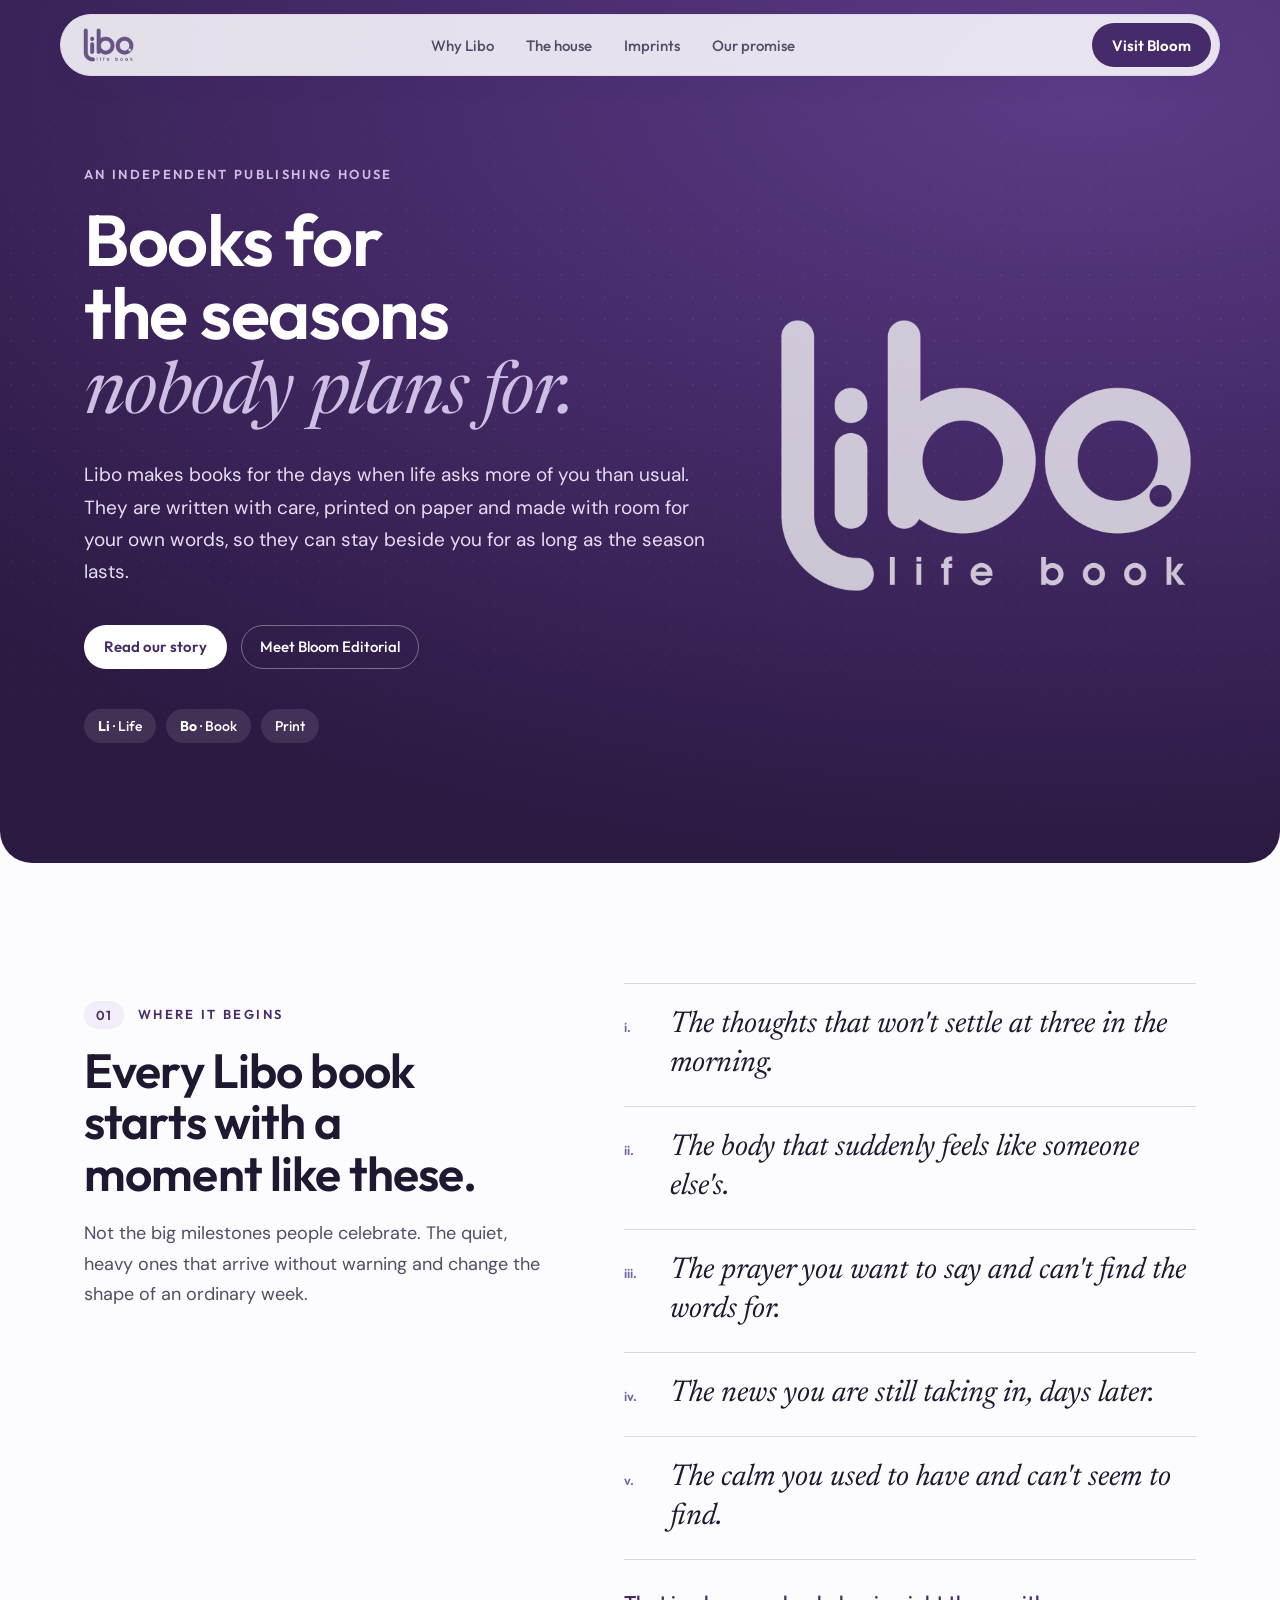
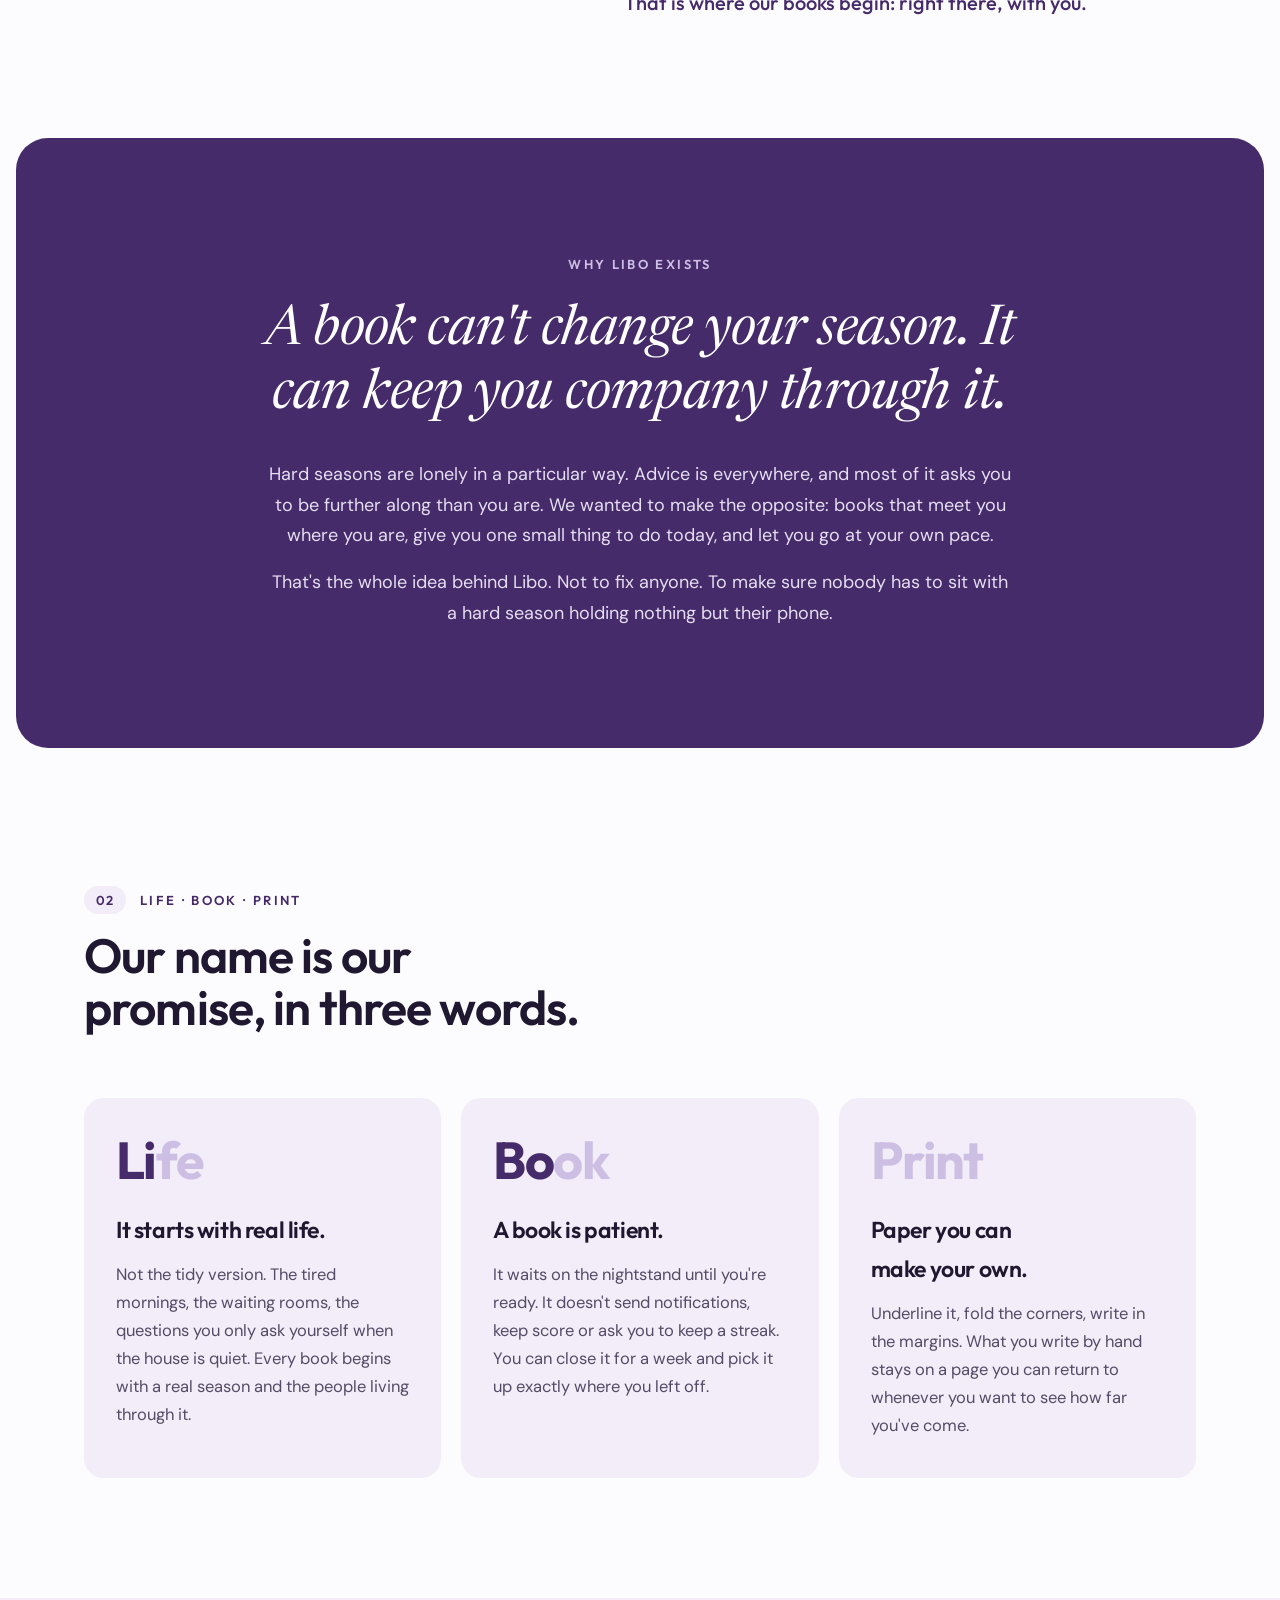
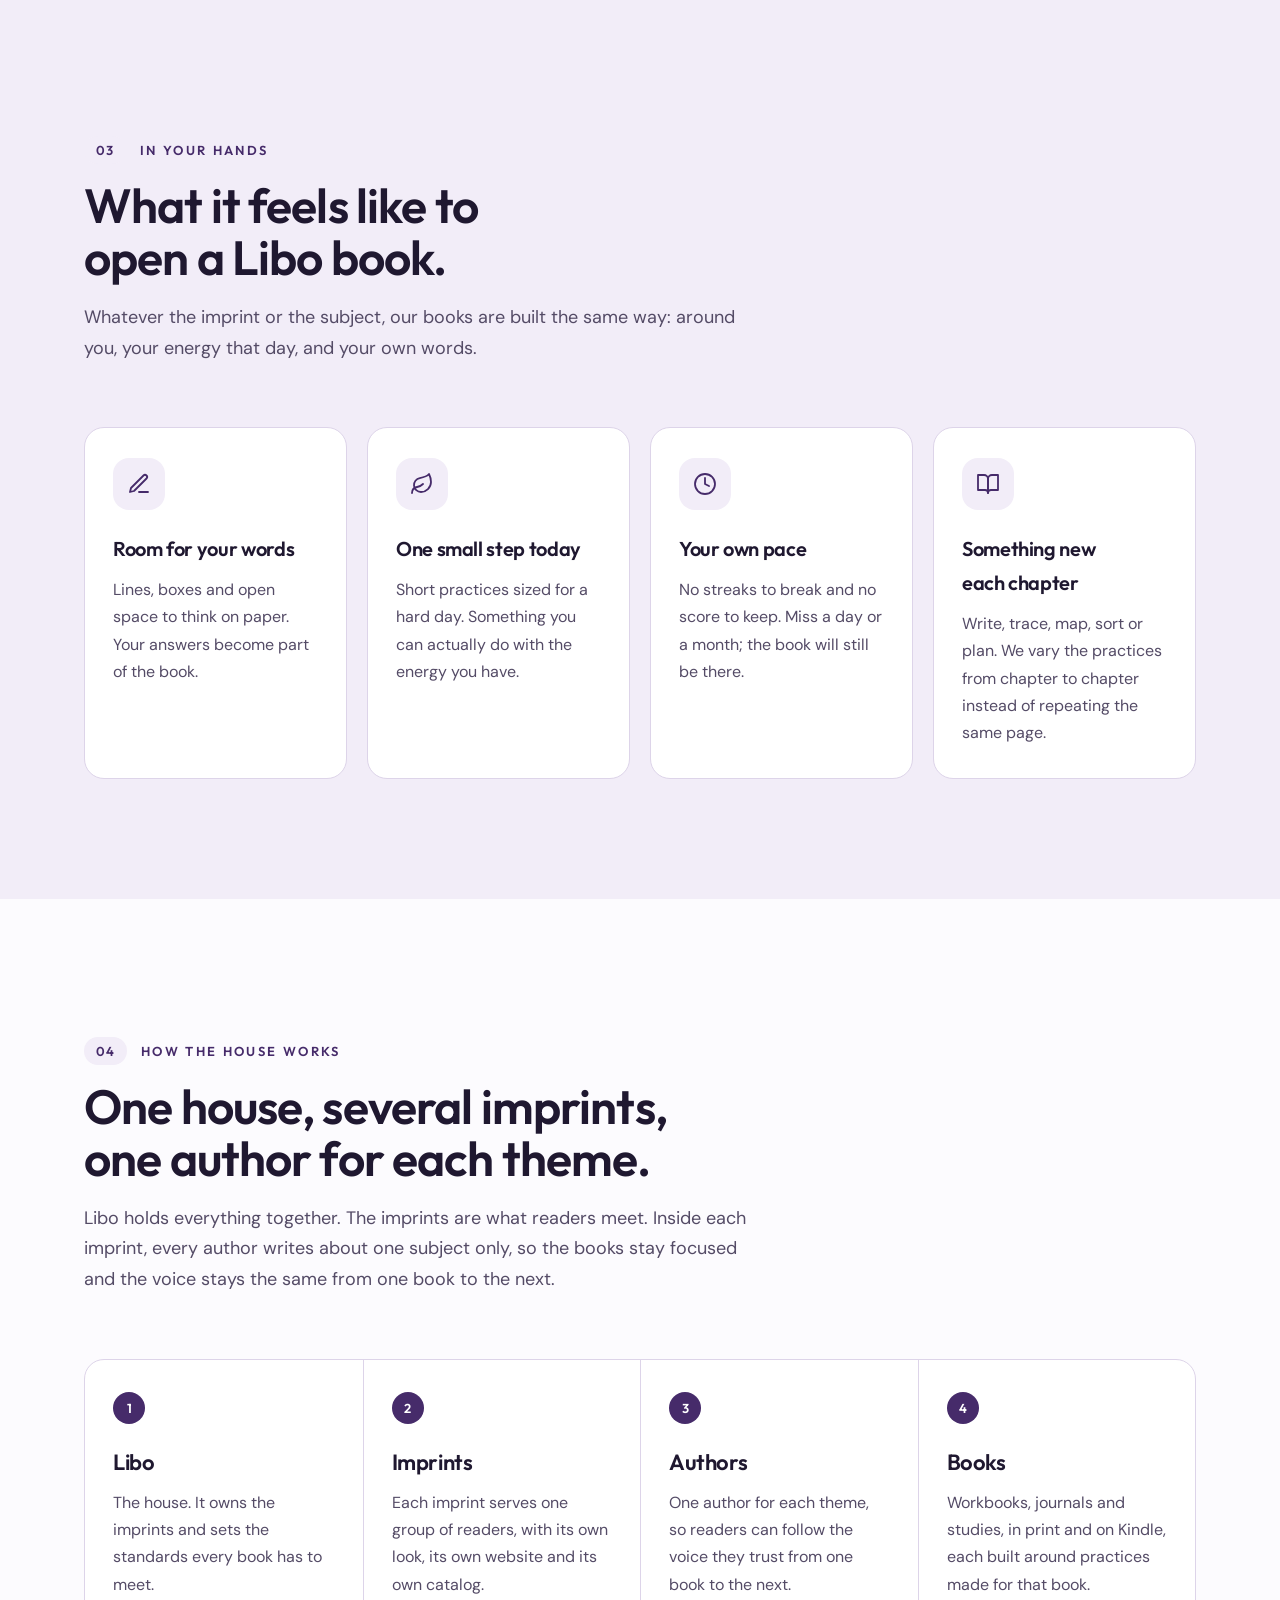
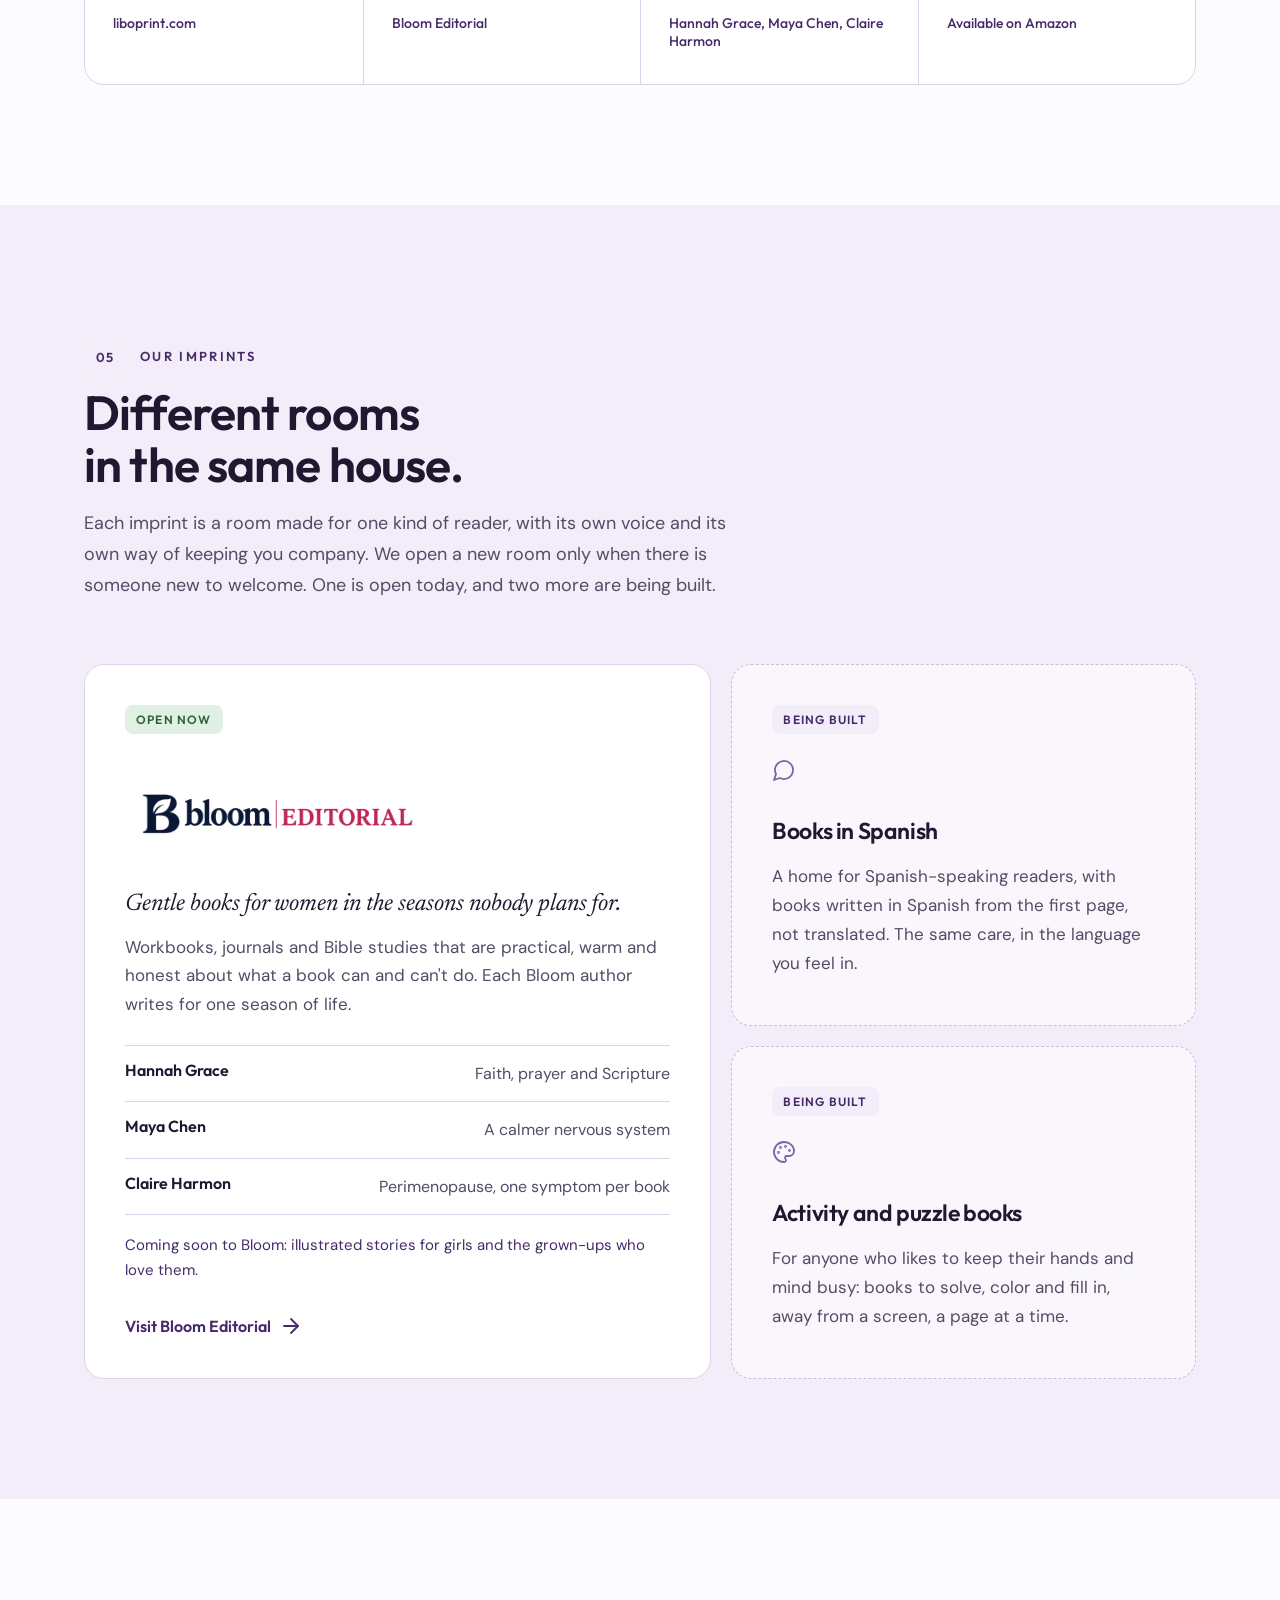
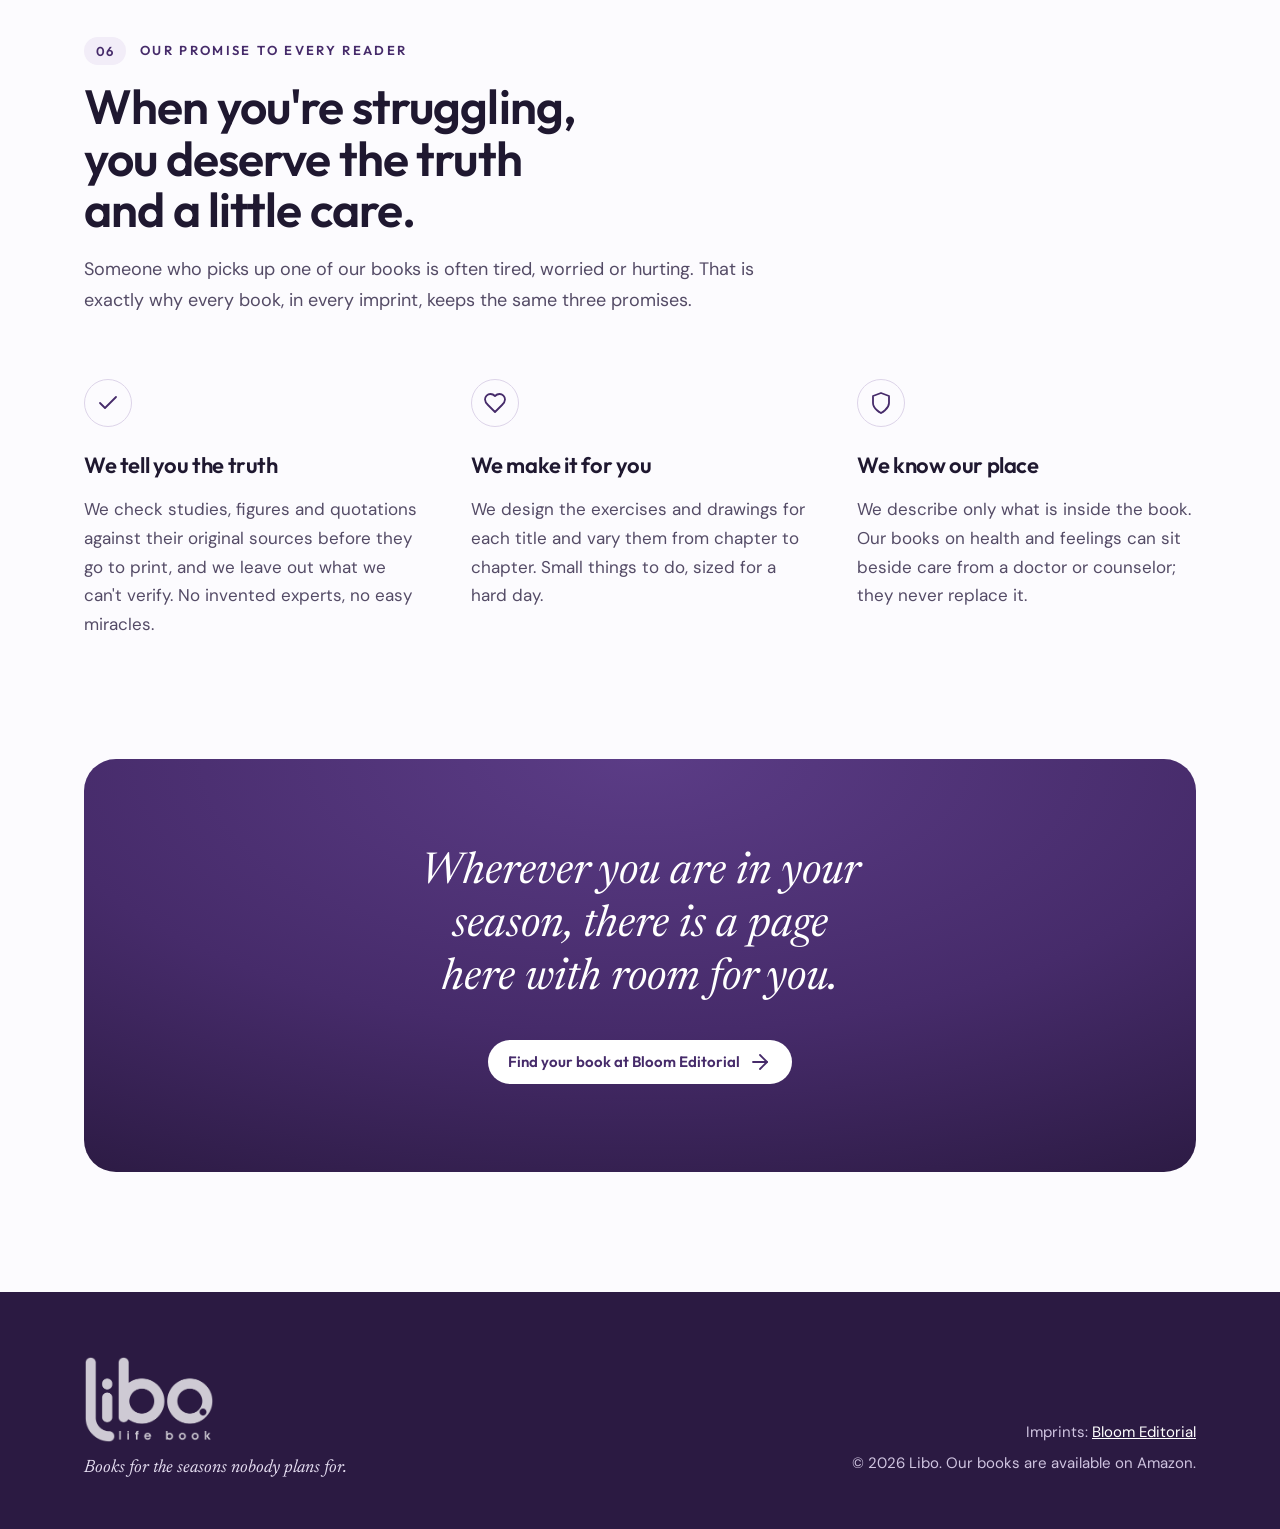
==== commit bd8894fb: "Self-host fonts (no Google request per visit) Co-Authored-By: Claude Opus 5.5 <noreply@anthropic.com" ====
--- a/index.html
+++ b/index.html
@@ -15,9 +15,7 @@
 <meta property="og:image" content="https://liboprint.com/img/og-libo.jpg">
 <link rel="icon" type="image/png" sizes="32x32" href="/img/libo-icon-32.png">
 <link rel="apple-touch-icon" href="/img/libo-icon-180.png">
-<link rel="preconnect" href="https://fonts.googleapis.com">
-<link rel="preconnect" href="https://fonts.gstatic.com" crossorigin>
-<link href="https://fonts.googleapis.com/css2?family=Outfit:wght@400;500;600;700&family=Newsreader:ital,opsz,wght@1,6..72,400;1,6..72,500&family=DM+Sans:wght@400;500&display=swap" rel="stylesheet">
+<link href="/assets/fonts.css" rel="stylesheet">
 <script type="application/ld+json">
 {"@context":"https://schema.org","@type":"Organization","name":"Libo","alternateName":"Libo Life Book","url":"https://liboprint.com/",
  "logo":"https://liboprint.com/img/libo-icon-512.png",
--- a/assets/fonts.css
+++ b/assets/fonts.css
@@ -0,0 +1,144 @@
+/* latin-ext */
+@font-face {
+  font-family: 'DM Sans';
+  font-style: normal;
+  font-weight: 400;
+  font-display: swap;
+  src: url(/assets/fonts/850928f51828.woff2) format('woff2');
+  unicode-range: U+0100-02BA, U+02BD-02C5, U+02C7-02CC, U+02CE-02D7, U+02DD-02FF, U+0304, U+0308, U+0329, U+1D00-1DBF, U+1E00-1E9F, U+1EF2-1EFF, U+2020, U+20A0-20AB, U+20AD-20C4, U+2113, U+2C60-2C7F, U+A720-A7FF;
+}
+/* latin */
+@font-face {
+  font-family: 'DM Sans';
+  font-style: normal;
+  font-weight: 400;
+  font-display: swap;
+  src: url(/assets/fonts/002a94d0e22f.woff2) format('woff2');
+  unicode-range: U+0000-00FF, U+0131, U+0152-0153, U+02BB-02BC, U+02C6, U+02DA, U+02DC, U+0304, U+0308, U+0329, U+2000-206F, U+20AC, U+2122, U+2191, U+2193, U+2212, U+2215, U+FEFF, U+FFFD;
+}
+/* latin-ext */
+@font-face {
+  font-family: 'DM Sans';
+  font-style: normal;
+  font-weight: 500;
+  font-display: swap;
+  src: url(/assets/fonts/850928f51828.woff2) format('woff2');
+  unicode-range: U+0100-02BA, U+02BD-02C5, U+02C7-02CC, U+02CE-02D7, U+02DD-02FF, U+0304, U+0308, U+0329, U+1D00-1DBF, U+1E00-1E9F, U+1EF2-1EFF, U+2020, U+20A0-20AB, U+20AD-20C4, U+2113, U+2C60-2C7F, U+A720-A7FF;
+}
+/* latin */
+@font-face {
+  font-family: 'DM Sans';
+  font-style: normal;
+  font-weight: 500;
+  font-display: swap;
+  src: url(/assets/fonts/002a94d0e22f.woff2) format('woff2');
+  unicode-range: U+0000-00FF, U+0131, U+0152-0153, U+02BB-02BC, U+02C6, U+02DA, U+02DC, U+0304, U+0308, U+0329, U+2000-206F, U+20AC, U+2122, U+2191, U+2193, U+2212, U+2215, U+FEFF, U+FFFD;
+}
+/* latin-ext */
+@font-face {
+  font-family: 'Newsreader';
+  font-style: italic;
+  font-weight: 400;
+  font-display: swap;
+  src: url(/assets/fonts/34eec9781a61.woff2) format('woff2');
+  unicode-range: U+0100-02BA, U+02BD-02C5, U+02C7-02CC, U+02CE-02D7, U+02DD-02FF, U+0304, U+0308, U+0329, U+1D00-1DBF, U+1E00-1E9F, U+1EF2-1EFF, U+2020, U+20A0-20AB, U+20AD-20C4, U+2113, U+2C60-2C7F, U+A720-A7FF;
+}
+/* latin */
+@font-face {
+  font-family: 'Newsreader';
+  font-style: italic;
+  font-weight: 400;
+  font-display: swap;
+  src: url(/assets/fonts/72c495d39d4d.woff2) format('woff2');
+  unicode-range: U+0000-00FF, U+0131, U+0152-0153, U+02BB-02BC, U+02C6, U+02DA, U+02DC, U+0304, U+0308, U+0329, U+2000-206F, U+20AC, U+2122, U+2191, U+2193, U+2212, U+2215, U+FEFF, U+FFFD;
+}
+/* latin-ext */
+@font-face {
+  font-family: 'Newsreader';
+  font-style: italic;
+  font-weight: 500;
+  font-display: swap;
+  src: url(/assets/fonts/34eec9781a61.woff2) format('woff2');
+  unicode-range: U+0100-02BA, U+02BD-02C5, U+02C7-02CC, U+02CE-02D7, U+02DD-02FF, U+0304, U+0308, U+0329, U+1D00-1DBF, U+1E00-1E9F, U+1EF2-1EFF, U+2020, U+20A0-20AB, U+20AD-20C4, U+2113, U+2C60-2C7F, U+A720-A7FF;
+}
+/* latin */
+@font-face {
+  font-family: 'Newsreader';
+  font-style: italic;
+  font-weight: 500;
+  font-display: swap;
+  src: url(/assets/fonts/72c495d39d4d.woff2) format('woff2');
+  unicode-range: U+0000-00FF, U+0131, U+0152-0153, U+02BB-02BC, U+02C6, U+02DA, U+02DC, U+0304, U+0308, U+0329, U+2000-206F, U+20AC, U+2122, U+2191, U+2193, U+2212, U+2215, U+FEFF, U+FFFD;
+}
+/* latin-ext */
+@font-face {
+  font-family: 'Outfit';
+  font-style: normal;
+  font-weight: 400;
+  font-display: swap;
+  src: url(/assets/fonts/feaf43e855ca.woff2) format('woff2');
+  unicode-range: U+0100-02BA, U+02BD-02C5, U+02C7-02CC, U+02CE-02D7, U+02DD-02FF, U+0304, U+0308, U+0329, U+1D00-1DBF, U+1E00-1E9F, U+1EF2-1EFF, U+2020, U+20A0-20AB, U+20AD-20C4, U+2113, U+2C60-2C7F, U+A720-A7FF;
+}
+/* latin */
+@font-face {
+  font-family: 'Outfit';
+  font-style: normal;
+  font-weight: 400;
+  font-display: swap;
+  src: url(/assets/fonts/97312486bc63.woff2) format('woff2');
+  unicode-range: U+0000-00FF, U+0131, U+0152-0153, U+02BB-02BC, U+02C6, U+02DA, U+02DC, U+0304, U+0308, U+0329, U+2000-206F, U+20AC, U+2122, U+2191, U+2193, U+2212, U+2215, U+FEFF, U+FFFD;
+}
+/* latin-ext */
+@font-face {
+  font-family: 'Outfit';
+  font-style: normal;
+  font-weight: 500;
+  font-display: swap;
+  src: url(/assets/fonts/feaf43e855ca.woff2) format('woff2');
+  unicode-range: U+0100-02BA, U+02BD-02C5, U+02C7-02CC, U+02CE-02D7, U+02DD-02FF, U+0304, U+0308, U+0329, U+1D00-1DBF, U+1E00-1E9F, U+1EF2-1EFF, U+2020, U+20A0-20AB, U+20AD-20C4, U+2113, U+2C60-2C7F, U+A720-A7FF;
+}
+/* latin */
+@font-face {
+  font-family: 'Outfit';
+  font-style: normal;
+  font-weight: 500;
+  font-display: swap;
+  src: url(/assets/fonts/97312486bc63.woff2) format('woff2');
+  unicode-range: U+0000-00FF, U+0131, U+0152-0153, U+02BB-02BC, U+02C6, U+02DA, U+02DC, U+0304, U+0308, U+0329, U+2000-206F, U+20AC, U+2122, U+2191, U+2193, U+2212, U+2215, U+FEFF, U+FFFD;
+}
+/* latin-ext */
+@font-face {
+  font-family: 'Outfit';
+  font-style: normal;
+  font-weight: 600;
+  font-display: swap;
+  src: url(/assets/fonts/feaf43e855ca.woff2) format('woff2');
+  unicode-range: U+0100-02BA, U+02BD-02C5, U+02C7-02CC, U+02CE-02D7, U+02DD-02FF, U+0304, U+0308, U+0329, U+1D00-1DBF, U+1E00-1E9F, U+1EF2-1EFF, U+2020, U+20A0-20AB, U+20AD-20C4, U+2113, U+2C60-2C7F, U+A720-A7FF;
+}
+/* latin */
+@font-face {
+  font-family: 'Outfit';
+  font-style: normal;
+  font-weight: 600;
+  font-display: swap;
+  src: url(/assets/fonts/97312486bc63.woff2) format('woff2');
+  unicode-range: U+0000-00FF, U+0131, U+0152-0153, U+02BB-02BC, U+02C6, U+02DA, U+02DC, U+0304, U+0308, U+0329, U+2000-206F, U+20AC, U+2122, U+2191, U+2193, U+2212, U+2215, U+FEFF, U+FFFD;
+}
+/* latin-ext */
+@font-face {
+  font-family: 'Outfit';
+  font-style: normal;
+  font-weight: 700;
+  font-display: swap;
+  src: url(/assets/fonts/feaf43e855ca.woff2) format('woff2');
+  unicode-range: U+0100-02BA, U+02BD-02C5, U+02C7-02CC, U+02CE-02D7, U+02DD-02FF, U+0304, U+0308, U+0329, U+1D00-1DBF, U+1E00-1E9F, U+1EF2-1EFF, U+2020, U+20A0-20AB, U+20AD-20C4, U+2113, U+2C60-2C7F, U+A720-A7FF;
+}
+/* latin */
+@font-face {
+  font-family: 'Outfit';
+  font-style: normal;
+  font-weight: 700;
+  font-display: swap;
+  src: url(/assets/fonts/97312486bc63.woff2) format('woff2');
+  unicode-range: U+0000-00FF, U+0131, U+0152-0153, U+02BB-02BC, U+02C6, U+02DA, U+02DC, U+0304, U+0308, U+0329, U+2000-206F, U+20AC, U+2122, U+2191, U+2193, U+2212, U+2215, U+FEFF, U+FFFD;
+}
